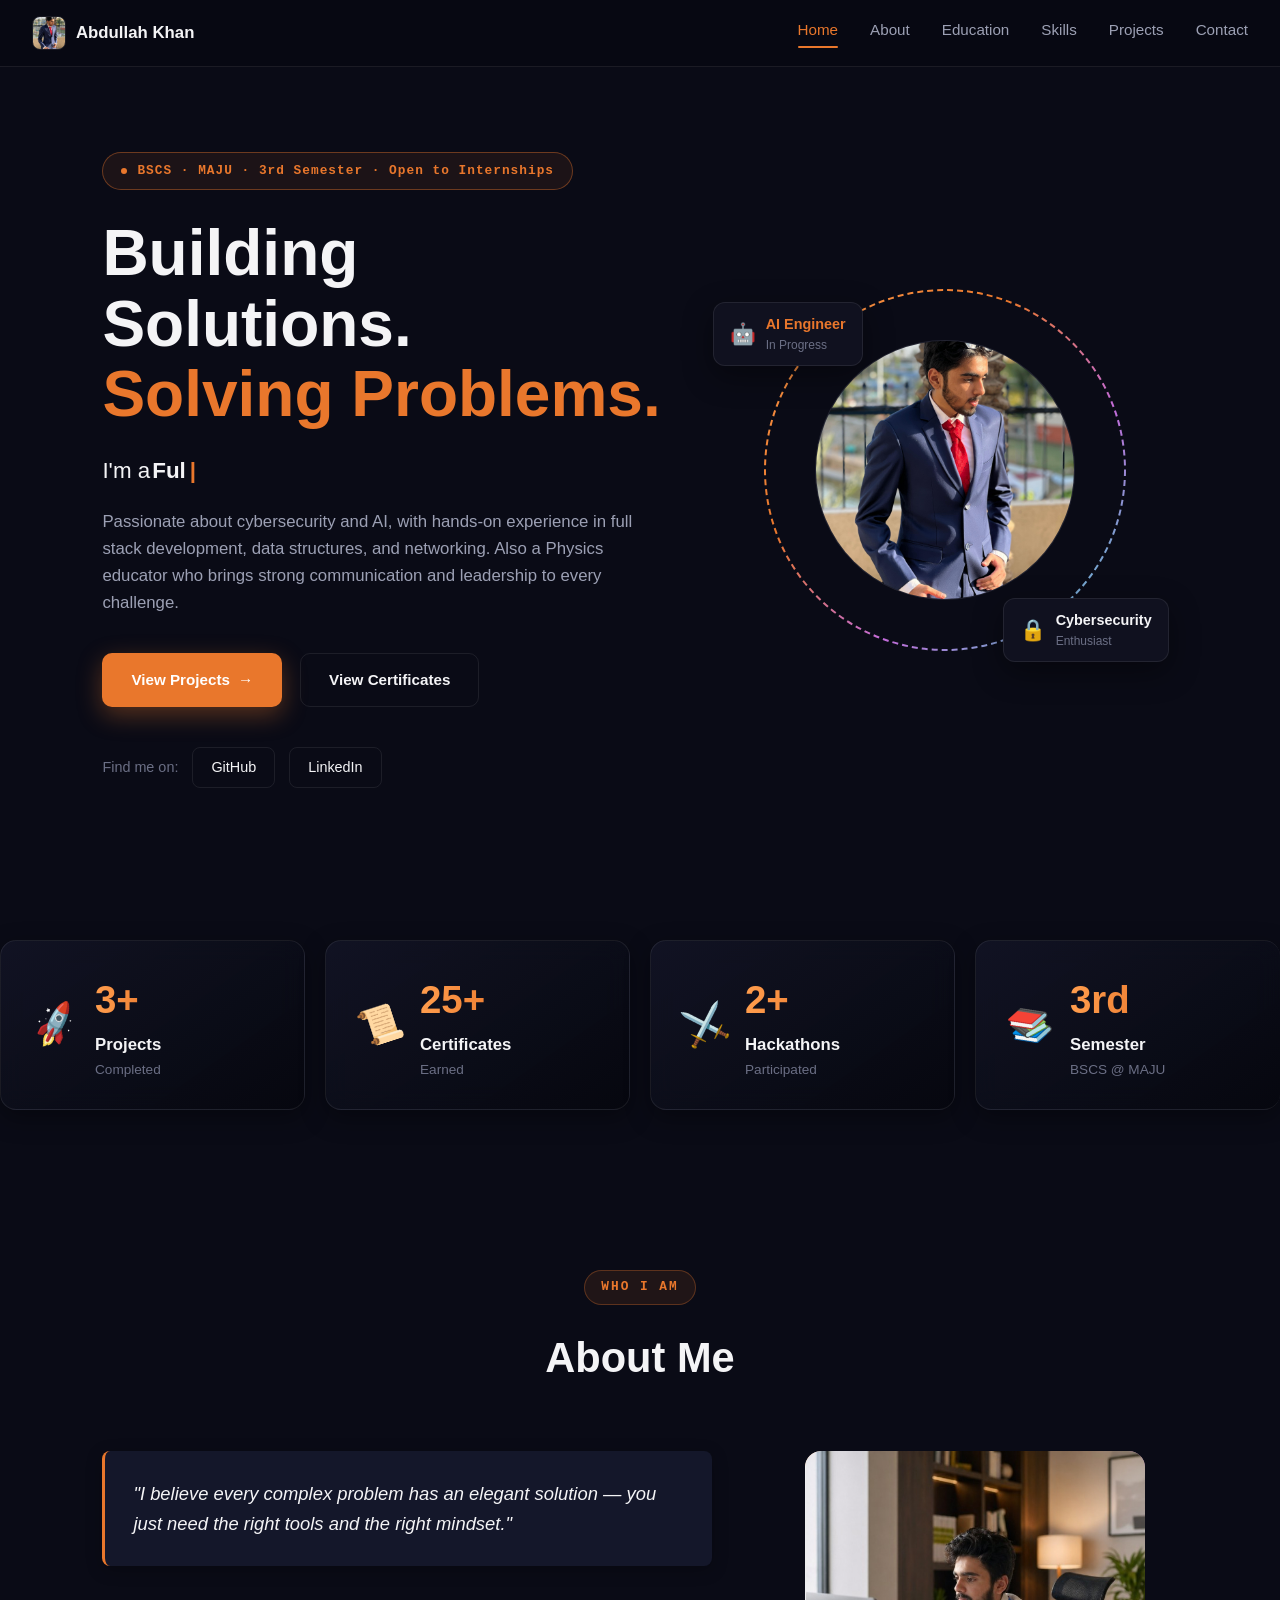
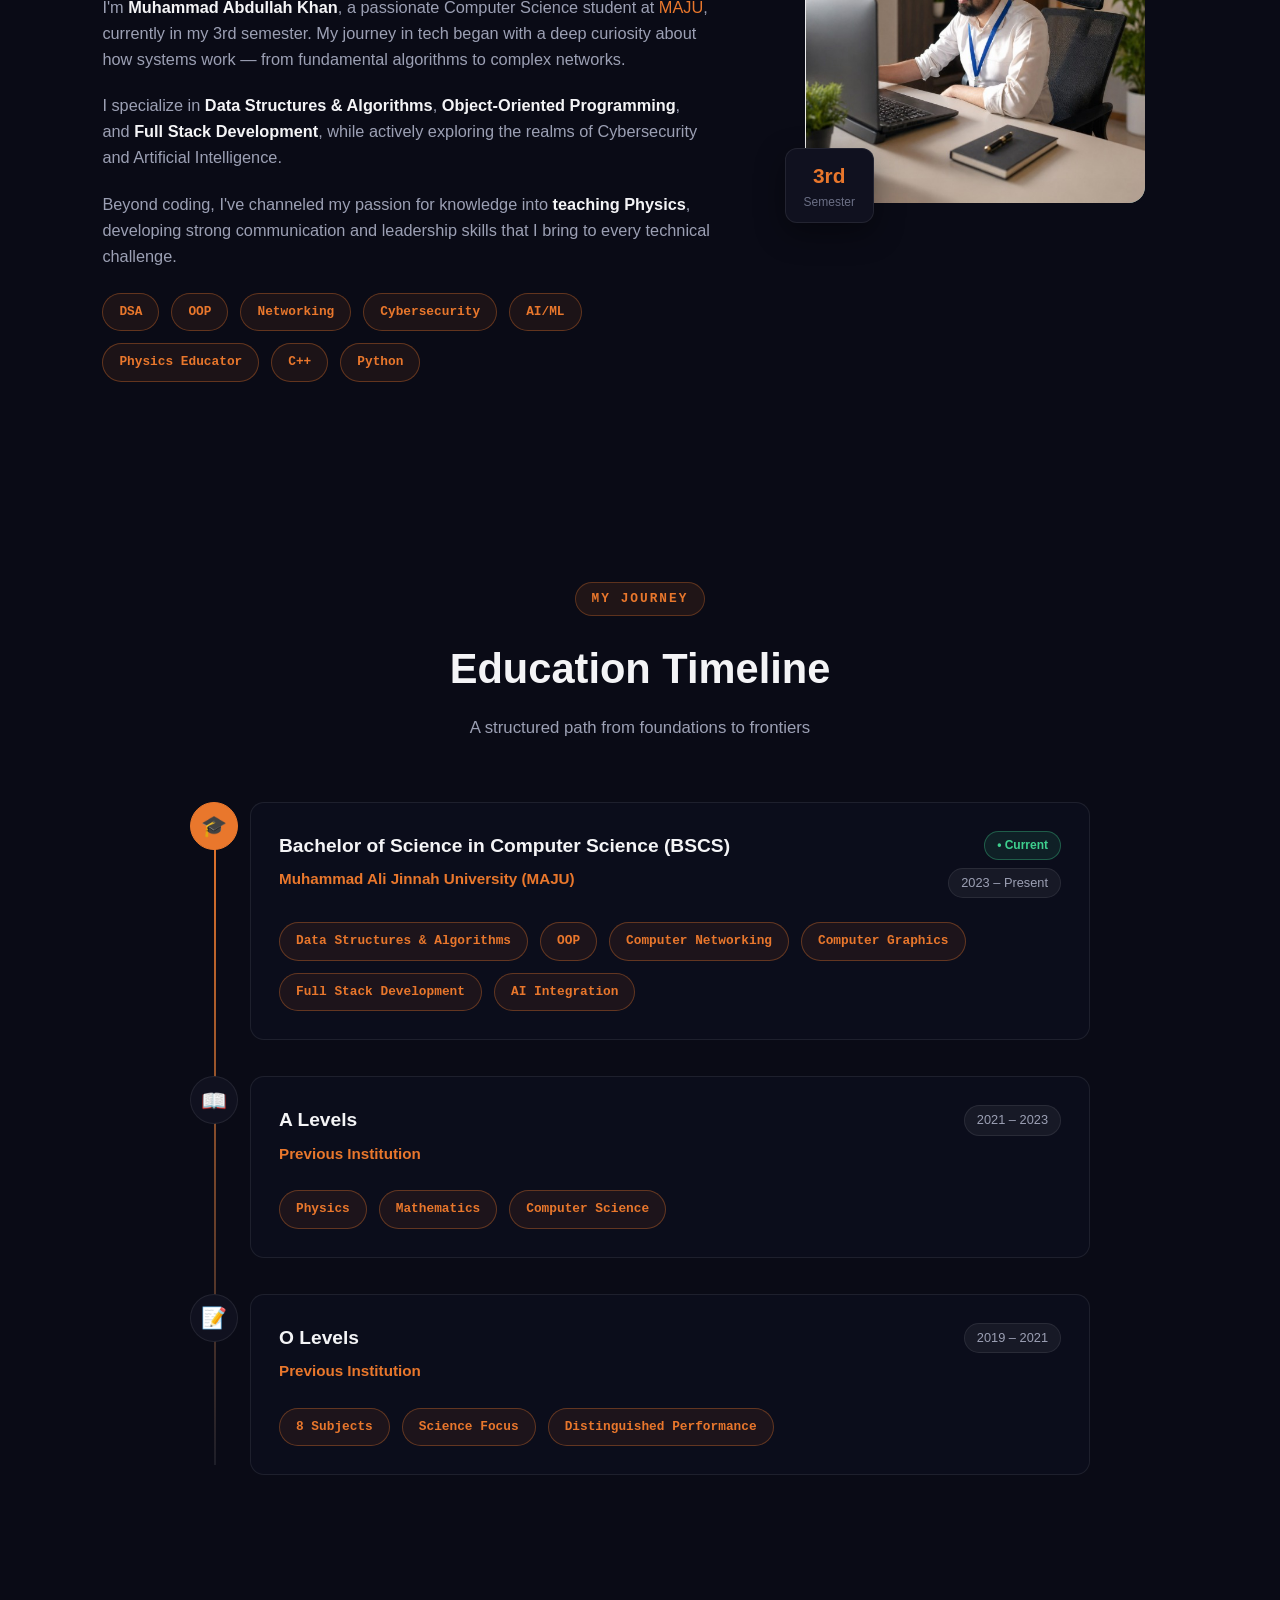
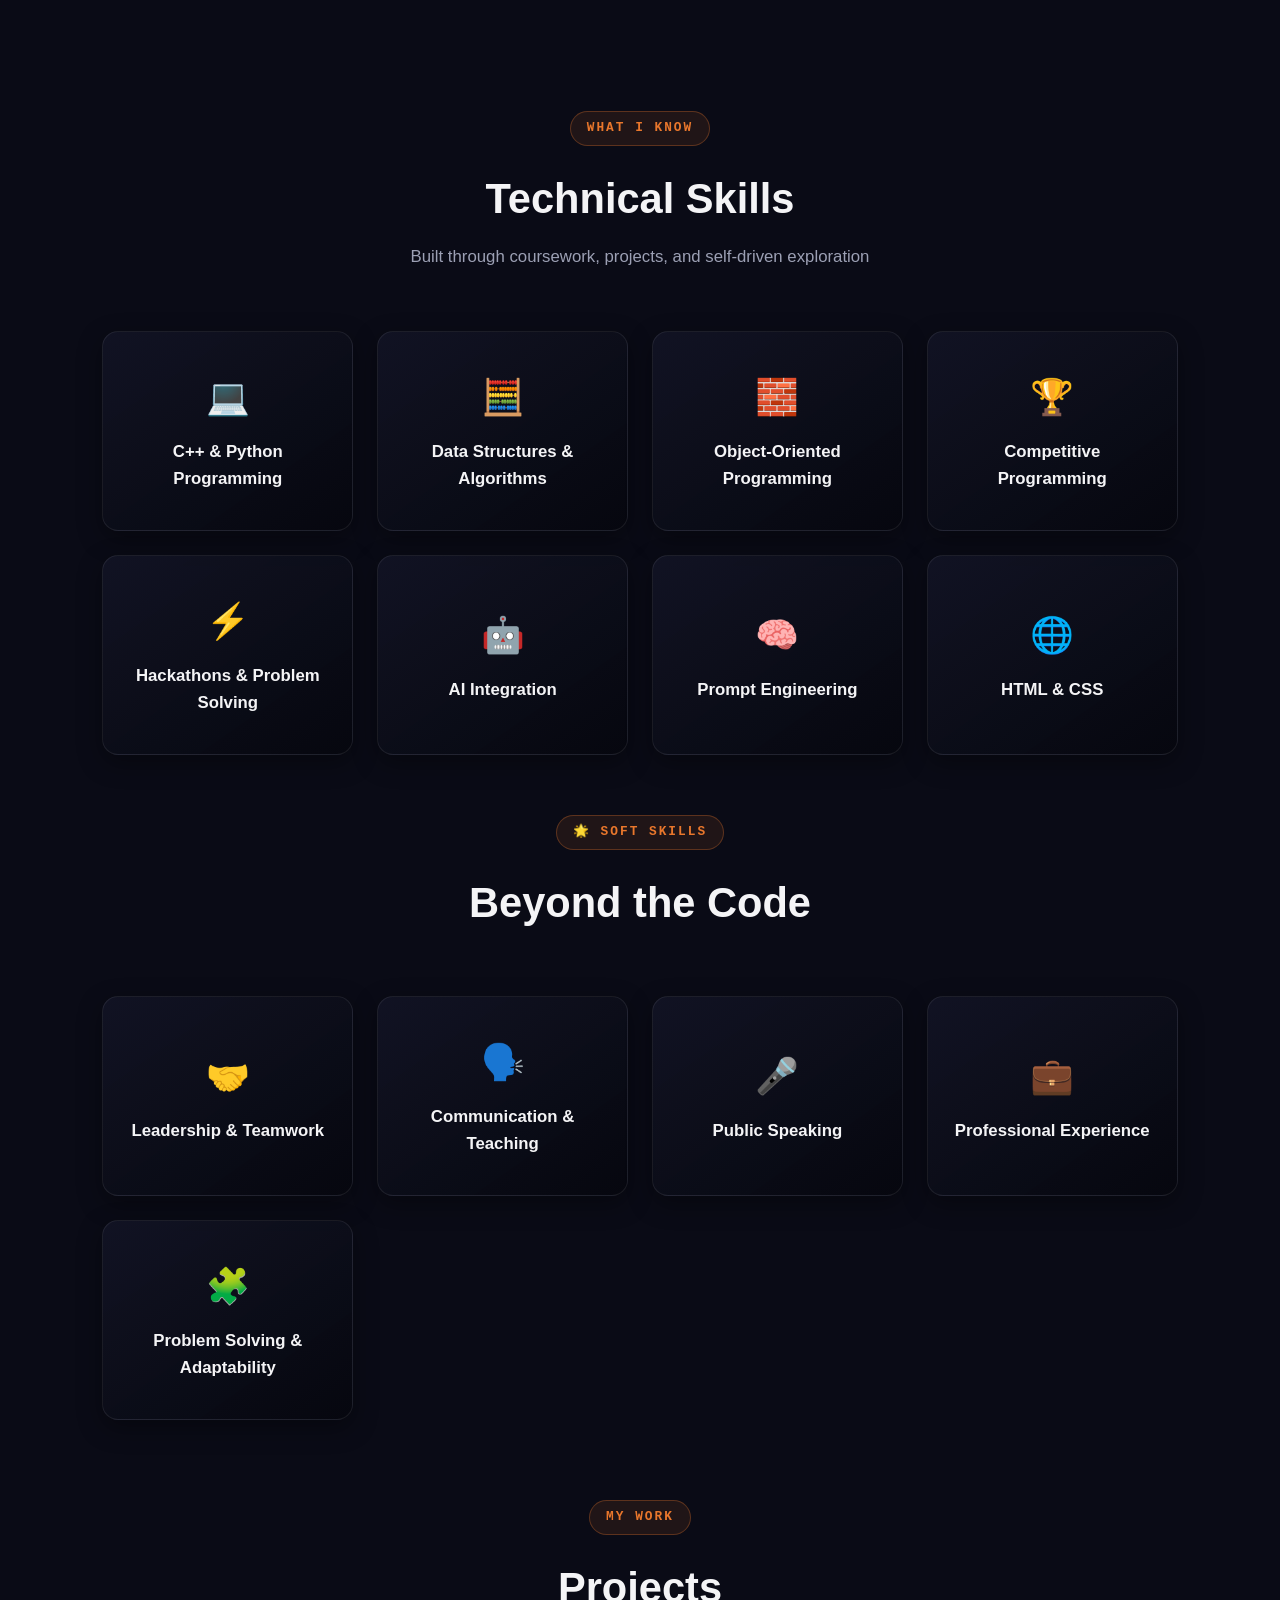
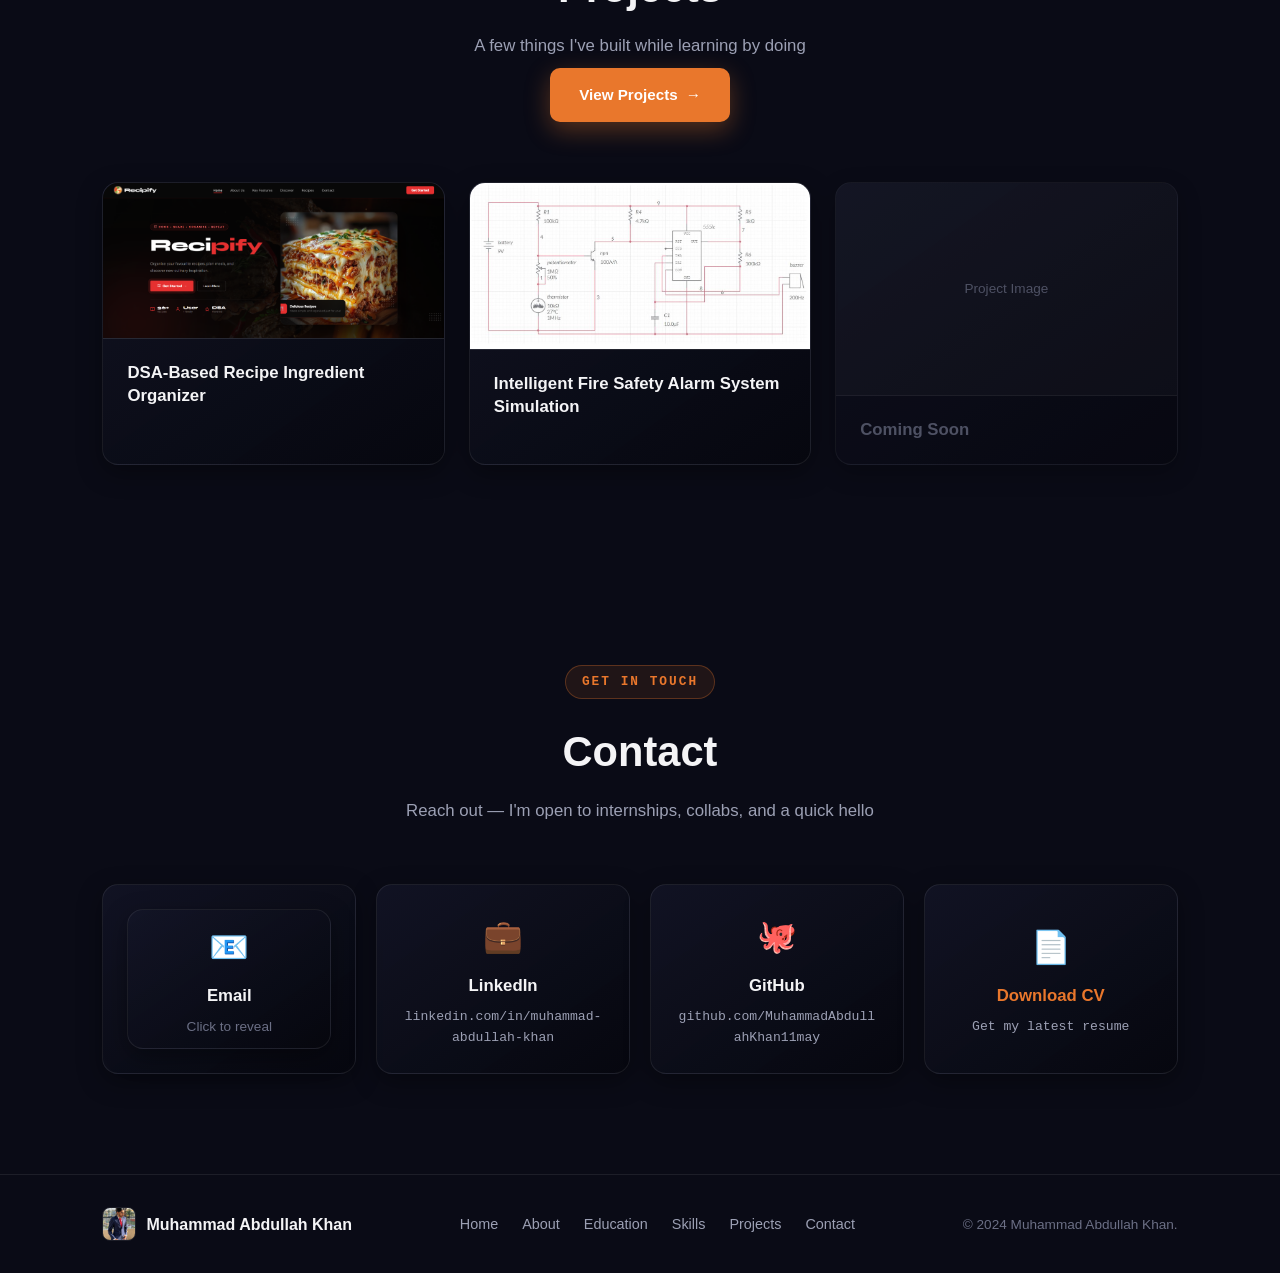
==== index.html @ 9cf2d6d4 "Rename homepage.html to index.html" ====
<!DOCTYPE html>
<html lang="en">
<head>
<meta charset="UTF-8">
<meta name="viewport" content="width=device-width, initial-scale=1.0">
<title>Abdullah Khan — Portfolio</title>
<link rel="stylesheet" href="homepage.css">
</head>
<body>

  <!-- NAVBAR (fixed / locked) -->
  <header class="navbar" id="navbar">
    <div class="nav-inner">
      <a href="#home" class="brand" data-target="home">
  <img src="profile.jpeg" alt="Abdullah Khan" class="brand-avatar">
  <span class="brand-name">Abdullah Khan</span>
</a>
      <nav class="nav-links">
        <a href="#home" class="nav-link active" data-target="home">Home</a>
        <a href="#about" class="nav-link" data-target="about">About</a>
        <a href="#education" class="nav-link" data-target="education">Education</a>
        <a href="#skills" class="nav-link" data-target="skills">Skills</a>
        <a href="projects.html" class="nav-link">Projects</a>
        <a href="#contact" class="nav-link" data-target="contact">Contact</a>
      </nav>
    </div>
  </header>

  <!-- HOME / HERO -->
  <section id="home" class="section hero">
    <div class="hero-grid">
      <div class="hero-copy">
        <div class="badge-pill">
          <span class="dot"></span>
          BSCS &middot; MAJU &middot; 3rd Semester &middot; Open to Internships
        </div>

        <h1 class="hero-title">
          Building Solutions.<br>
          <span class="accent">Solving Problems.</span>
        </h1>

        <p class="hero-subtitle">I'm a <strong><span id="typed-role"></span></strong><span class="typing-cursor">|</span></p>

        <p class="hero-desc">
          Passionate about cybersecurity and AI, with hands-on experience in
          full stack development, data structures, and networking. Also a
          Physics educator who brings strong communication and leadership
          to every challenge.
        </p>

        <div class="hero-actions">
         <a href="projects.html" class="btn btn-primary">View Projects <span class="arrow">&rarr;</span></a>
          <a href="certificates.html" class="btn btn-outline">View Certificates</a>
        </div>

        <div class="find-me">
  <span class="find-me-label">Find me on:</span>
  <a href="#contact" class="social-btn" data-target="contact">GitHub</a>
  <a href="#contact" class="social-btn" data-target="contact">LinkedIn</a>
</div>
      </div>

      <div class="hero-visual">
        <div class="ring-wrap">
          <svg class="ring-svg" viewBox="0 0 400 400">
            <defs>
              <linearGradient id="ringGradient" x1="0%" y1="0%" x2="100%" y2="100%">
                <stop offset="0%" stop-color="#ff9d4d"/>
                <stop offset="35%" stop-color="#e9772c"/>
                <stop offset="65%" stop-color="#c26bd9"/>
                <stop offset="100%" stop-color="#3fd0c9"/>
              </linearGradient>
            </defs>
            <circle cx="200" cy="200" r="180" fill="none" stroke="url(#ringGradient)" stroke-width="2" stroke-dasharray="6 4" />
          </svg>

          <div class="avatar-circle">
  <img src="profile.jpeg" alt="Abdullah Khan" class="avatar-photo">
</div>

          <div class="float-badge float-badge-ai">
            <span class="float-icon">🤖</span>
            <div>
              <div class="float-title">AI Engineer</div>
              <div class="float-sub">In Progress</div>
            </div>
          </div>

          <div class="float-badge float-badge-cyber">
            <span class="float-icon lock">🔒</span>
            <div>
              <div class="float-title">Cybersecurity</div>
              <div class="float-sub">Enthusiast</div>
            </div>
          </div>
        </div>
      </div>
    </div>

    
  </section>

  <!-- STATS STRIP -->
  <section id="stats" class="section stats">
    <div class="stats-grid">
      <div class="stat-card">
  <div class="stat-icon">🚀</div>
  <div class="stat-text">
    <div class="stat-number">3+</div>
    <div class="stat-label">Projects</div>
    <div class="stat-sub">Completed</div>
  </div>
</div>

      <div class="stat-card">
  <div class="stat-icon">📜</div>
  <div class="stat-text">
    <div class="stat-number">25+</div>
    <div class="stat-label">Certificates</div>
    <div class="stat-sub">Earned</div>
  </div>
</div>
<div class="stat-card">
  <div class="stat-icon">⚔️</div>
  <div class="stat-text">
    <div class="stat-number">2+</div>
    <div class="stat-label">Hackathons</div>
    <div class="stat-sub">Participated</div>
  </div>
</div>
<div class="stat-card">
  <div class="stat-icon">📚</div>
  <div class="stat-text">
    <div class="stat-number">3rd</div>
    <div class="stat-label">Semester</div>
    <div class="stat-sub">BSCS @ MAJU</div>
  </div>
</div>
      
  </section>

  <!-- ABOUT -->
  <section id="about" class="section about">
    <div class="section-heading">
      <div class="eyebrow">WHO I AM</div>
      <h2>About Me</h2>
    </div>

    <div class="about-grid">
      <div class="about-copy">
        <blockquote class="about-quote">
          "I believe every complex problem has an elegant solution — you just need the right tools and the right mindset."
        </blockquote>

        <p>
          I'm <strong>Muhammad Abdullah Khan</strong>, a passionate Computer
          Science student at <span class="accent">MAJU</span>, currently in
          my 3rd semester. My journey in tech began with a deep curiosity
          about how systems work — from fundamental algorithms to complex
          networks.
        </p>

        <p>
          I specialize in <strong>Data Structures &amp; Algorithms</strong>,
          <strong>Object-Oriented Programming</strong>, and
          <strong>Full Stack Development</strong>, while actively exploring
          the realms of Cybersecurity and Artificial Intelligence.
        </p>

        <p>
          Beyond coding, I've channeled my passion for knowledge into
          <strong>teaching Physics</strong>, developing strong communication
          and leadership skills that I bring to every technical challenge.
        </p>

        <div class="tag-row">
          <span class="tag">DSA</span>
          <span class="tag">OOP</span>
          <span class="tag">Networking</span>
          <span class="tag">Cybersecurity</span>
          <span class="tag">AI/ML</span>
          <span class="tag">Physics Educator</span>
          <span class="tag">C++</span>
          <span class="tag">Python</span>
        </div>
      </div>

      <div class="about-visual">
        <div class="frame-box">
  <div class="frame-photo-wrap">
    <img src="about_me.jpeg" alt="Abdullah Khan" class="frame-photo">
  </div>
  <div class="corner-badge semester-badge">
    <div class="float-title">3rd</div>
    <div class="float-sub">Semester</div>
  </div>
</div>
      </div>
    </div>
  </section>

  <!-- EDUCATION -->
  <section id="education" class="section education">
    <div class="section-heading">
      <div class="eyebrow">MY JOURNEY</div>
      <h2>Education Timeline</h2>
      <p class="section-subtitle">A structured path from foundations to frontiers</p>
    </div>

    <div class="timeline">
      <div class="timeline-line"></div>

      <div class="timeline-item">
        <div class="timeline-icon current">🎓</div>
        <div class="timeline-card">
          <div class="card-top">
            <div>
              <h3>Bachelor of Science in Computer Science (BSCS)</h3>
              <div class="card-institution">Muhammad Ali Jinnah University (MAJU)</div>
            </div>
            <div class="card-badges">
              <span class="status-badge current">&bull; Current</span>
              <span class="date-badge">2023 &ndash; Present</span>
            </div>
          </div>
          <div class="tag-row">
            <span class="tag">Data Structures &amp; Algorithms</span>
            <span class="tag">OOP</span>
            <span class="tag">Computer Networking</span>
            <span class="tag">Computer Graphics</span>
            <span class="tag">Full Stack Development</span>
            <span class="tag">AI Integration</span>
          </div>
        </div>
      </div>

      <div class="timeline-item">
        <div class="timeline-icon">📖</div>
        <div class="timeline-card">
          <div class="card-top">
            <div>
              <h3>A Levels</h3>
              <div class="card-institution">Previous Institution</div>
            </div>
            <div class="card-badges">
              <span class="date-badge">2021 &ndash; 2023</span>
            </div>
          </div>
          <div class="tag-row">
            <span class="tag">Physics</span>
            <span class="tag">Mathematics</span>
            <span class="tag">Computer Science</span>
          </div>
        </div>
      </div>

      <div class="timeline-item">
        <div class="timeline-icon">📝</div>
        <div class="timeline-card">
          <div class="card-top">
            <div>
              <h3>O Levels</h3>
              <div class="card-institution">Previous Institution</div>
            </div>
            <div class="card-badges">
              <span class="date-badge">2019 &ndash; 2021</span>
            </div>
          </div>
          <div class="tag-row">
            <span class="tag">8 Subjects</span>
            <span class="tag">Science Focus</span>
            <span class="tag">Distinguished Performance</span>
          </div>
        </div>
      </div>
    </div>
  </section>

  <!-- SKILLS (placeholder section so the nav link has a target) -->
  <!-- SKILLS -->
<section id="skills" class="section skills">
  <div class="section-heading">
    <div class="eyebrow">WHAT I KNOW</div>
    <h2>Technical Skills</h2>
    <p class="section-subtitle">Built through coursework, projects, and self-driven exploration</p>
  </div>

  <div class="skills-grid">
    <div class="skill-card" tabindex="0">
      <div class="skill-card-inner">
        <div class="skill-card-front">
          <div class="skill-icon">💻</div>
          <h3>C++ &amp; Python Programming</h3>
        </div>
        <div class="skill-card-back">
          <p>Proficient in both C++ and Python, with hands-on experience building logic-driven applications and solving computational problems. I use C++ for performance-critical tasks and Python for rapid development, automation, and AI-related implementations.</p>
        </div>
      </div>
    </div>

    <div class="skill-card" tabindex="0">
      <div class="skill-card-inner">
        <div class="skill-card-front">
          <div class="skill-icon">🧮</div>
          <h3>Data Structures &amp; Algorithms</h3>
        </div>
        <div class="skill-card-back">
          <p>Strong understanding of core data structures including arrays, linked lists, stacks, queues, trees, and hash maps. Skilled in applying these concepts to write efficient, optimized solutions and continuously improving problem-solving ability through practice.</p>
        </div>
      </div>
    </div>

    <div class="skill-card" tabindex="0">
      <div class="skill-card-inner">
        <div class="skill-card-front">
          <div class="skill-icon">🧱</div>
          <h3>Object-Oriented Programming</h3>
        </div>
        <div class="skill-card-back">
          <p>Experienced in applying OOP principles such as encapsulation, inheritance, polymorphism, and abstraction to design clean, modular, and maintainable systems across multiple projects.</p>
        </div>
      </div>
    </div>

    <div class="skill-card" tabindex="0">
      <div class="skill-card-inner">
        <div class="skill-card-front">
          <div class="skill-icon">🏆</div>
          <h3>Competitive Programming</h3>
        </div>
        <div class="skill-card-back">
          <p>Actively practice competitive programming to enhance logical thinking, time complexity analysis, and problem-solving under constraints, focusing on writing efficient and optimized code.</p>
        </div>
      </div>
    </div>

    <div class="skill-card" tabindex="0">
      <div class="skill-card-inner">
        <div class="skill-card-front">
          <div class="skill-icon">⚡</div>
          <h3>Hackathons &amp; Problem Solving</h3>
        </div>
        <div class="skill-card-back">
          <p>Participated in fast-paced hackathons, developing solutions under strict deadlines while collaborating with teams, brainstorming ideas, and delivering functional prototypes.</p>
        </div>
      </div>
    </div>

    <div class="skill-card" tabindex="0">
      <div class="skill-card-inner">
        <div class="skill-card-front">
          <div class="skill-icon">🤖</div>
          <h3>AI Integration</h3>
        </div>
        <div class="skill-card-back">
          <p>Exploring practical implementation of AI by integrating APIs and intelligent systems into applications to automate workflows and enhance user experiences.</p>
        </div>
      </div>
    </div>

    <div class="skill-card" tabindex="0">
      <div class="skill-card-inner">
        <div class="skill-card-front">
          <div class="skill-icon">🧠</div>
          <h3>Prompt Engineering</h3>
        </div>
        <div class="skill-card-back">
          <p>Skilled in crafting precise prompts to effectively utilize AI tools for coding, debugging, and problem-solving, improving productivity while maintaining strong control over logic and architecture.</p>
        </div>
      </div>
    </div>

    <div class="skill-card" tabindex="0">
      <div class="skill-card-inner">
        <div class="skill-card-front">
          <div class="skill-icon">🌐</div>
          <h3>HTML &amp; CSS</h3>
        </div>
        <div class="skill-card-back">
          <p>Capable of building responsive and visually structured web interfaces using HTML and CSS, including layouts, animations, and interactive components.</p>
        </div>
      </div>
    </div>
  </div>

  <div class="section-heading soft-skills-heading">
    <div class="eyebrow">🌟 SOFT SKILLS</div>
    <h2>Beyond the Code</h2>
  </div>

  <div class="skills-grid">
    <div class="skill-card" tabindex="0">
      <div class="skill-card-inner">
        <div class="skill-card-front">
          <div class="skill-icon">🤝</div>
          <h3>Leadership &amp; Teamwork</h3>
        </div>
        <div class="skill-card-back">
          <p>Experienced in leading teams and managing group activities, ensuring effective collaboration, resolving conflicts, and maintaining a productive and supportive environment.</p>
        </div>
      </div>
    </div>

    <div class="skill-card" tabindex="0">
      <div class="skill-card-inner">
        <div class="skill-card-front">
          <div class="skill-icon">🗣️</div>
          <h3>Communication &amp; Teaching</h3>
        </div>
        <div class="skill-card-back">
          <p>Strong communication skills developed through teaching, simplifying complex concepts, and engaging audiences through structured explanations and interactive learning.</p>
        </div>
      </div>
    </div>

    <div class="skill-card" tabindex="0">
      <div class="skill-card-inner">
        <div class="skill-card-front">
          <div class="skill-icon">🎤</div>
          <h3>Public Speaking</h3>
        </div>
        <div class="skill-card-back">
          <p>Confident speaker with experience addressing large audiences, conducting sessions, and adapting communication style based on the audience.</p>
        </div>
      </div>
    </div>

    <div class="skill-card" tabindex="0">
      <div class="skill-card-inner">
        <div class="skill-card-front">
          <div class="skill-icon">💼</div>
          <h3>Professional Experience</h3>
        </div>
        <div class="skill-card-back">
          <p>Exposure to real-world environments through internships, developing discipline, responsibility, and the ability to work under pressure.</p>
        </div>
      </div>
    </div>

    <div class="skill-card" tabindex="0">
      <div class="skill-card-inner">
        <div class="skill-card-front">
          <div class="skill-icon">🧩</div>
          <h3>Problem Solving &amp; Adaptability</h3>
        </div>
        <div class="skill-card-back">
          <p>Ability to approach challenges with structured thinking, adapt to changing situations, and make effective decisions while maintaining focus and consistency.</p>
        </div>
      </div>
    </div>
  </div>
</section>

  <!-- PROJECTS (placeholder section so the nav link has a target) -->
  <!-- PROJECTS -->
<section id="projects" class="section projects">
  <div class="section-heading">
    <div class="eyebrow">MY WORK</div>
    <h2>Projects</h2>
    <p class="section-subtitle">A few things I've built while learning by doing</p>
    <a href="#projects-grid" class="btn btn-primary scroll-btn projects-cta" data-target="projects-grid">
      View Projects <span class="arrow">&rarr;</span>
    </a>
  </div>

  <div class="projects-grid" id="projects-grid">

    <div class="project-card">
  <div class="project-image-placeholder project-image-recipify">
    <img src="recipify.png" alt="Recipify project screenshot" class="project-photo">
  </div>
  <div class="project-card-body">
    <h3>DSA-Based Recipe Ingredient Organizer</h3>
  </div>
</div>

<div class="project-card">
  <div class="project-image-placeholder project-image-simulation">
    <img src="simulation.jpg" alt="Fire safety alarm circuit simulation" class="project-photo">
  </div>
  <div class="project-card-body">
    <h3>Intelligent Fire Safety Alarm System Simulation</h3>
  </div>
</div>

<div class="project-card project-card-soon">
  <div class="project-image-placeholder">
    <span>Project Image</span>
  </div>
  <div class="project-card-body">
    <h3>Coming Soon</h3>
  </div>
</div>

  </div>
</section>

  <!-- CONTACT (placeholder section so the nav link has a target) -->
  <!-- CONTACT -->
<section id="contact" class="section contact">
  <div class="section-heading">
    <div class="eyebrow">GET IN TOUCH</div>
    <h2>Contact</h2>
    <p class="section-subtitle">Reach out — I'm open to internships, collabs, and a quick hello</p>
  </div>

  <div class="contact-grid">

    <!-- EMAIL: flips to reveal address -->
    <div class="contact-card flip-card" id="email-card" tabindex="0">
      <div class="contact-card-inner">
        <div class="contact-card-front">
          <div class="contact-icon">📧</div>
          <h3>Email</h3>
          <p class="contact-hint">Click to reveal</p>
        </div>
        <div class="contact-card-back">
          <div class="contact-icon">📧</div>
          <h3>Email</h3>
          <a href="mailto:abdullahkhan11may@gmail.com" class="contact-value">abdullahkhan11may@gmail.com</a>
        </div>
      </div>
    </div>

    <!-- LINKEDIN: direct link -->
    <a href="https://www.linkedin.com/in/muhammad-abdullah-khan-34b156402" target="_blank" rel="noopener noreferrer" class="contact-card contact-link-card">
      <div class="contact-icon">💼</div>
      <h3>LinkedIn</h3>
      <p class="contact-value">linkedin.com/in/muhammad-abdullah-khan</p>
    </a>

    <!-- GITHUB: direct link -->
    <a href="https://github.com/MuhammadAbdullahKhan11may" target="_blank" rel="noopener noreferrer" class="contact-card contact-link-card">
      <div class="contact-icon">🐙</div>
      <h3>GitHub</h3>
      <p class="contact-value">github.com/MuhammadAbdullahKhan11may</p>
    </a>

    <!-- CV: acts as a plain button, no flip, link added later -->
    <a href="CV.png" download rel="noopener noreferrer" class="contact-card contact-link-card contact-cv-card">
      <div class="contact-icon">📄</div>
      <h3 class="accent">Download CV</h3>
      <p class="contact-value">Get my latest resume</p>
    </a>

  </div>
</section>

 <!-- FOOTER -->
<footer class="site-footer">
  <div class="footer-inner">
    <a href="#home" class="footer-brand" data-target="home">
  <img src="profile.jpeg" alt="Muhammad Abdullah Khan" class="brand-avatar">
  <span class="brand-name">Muhammad Abdullah Khan</span>
</a>

    <nav class="footer-links">
      <a href="#home" data-target="home">Home</a>
      <a href="#about" data-target="about">About</a>
      <a href="#education" data-target="education">Education</a>
      <a href="#skills" data-target="skills">Skills</a>
      <a href="projects.html">Projects</a>
      <a href="#contact" data-target="contact">Contact</a>
    </nav>

    <div class="footer-copy">&copy; 2024 Muhammad Abdullah Khan. </div>
  </div>
</footer>
  
  

  <script src="script.js"></script>
</body>
</html>
---- homepage.css ----
/* ============ RESET & BASE ============ */
* { margin: 0; padding: 0; box-sizing: border-box; }

:root {
  --bg-color: #0a0b16;
  --bg-panel: rgba(13, 15, 30, 0.75);
  --bg-panel-solid: #10111f;
  --accent: #e9772c;
  --accent-light: #ff9d4d;
  --text-main: #f4f4f6;
  --text-muted: #9ca0b4;
  --text-faint: #6b6f85;
  --border-color: rgba(255, 255, 255, 0.08);
  --green: #3ecf8e;
}

html { scroll-behavior: smooth; }

body {
  background: var(--bg-color);
  color: var(--text-main);
  font-family: 'Segoe UI', Roboto, Helvetica, Arial, sans-serif;
  line-height: 1.6;
  overflow-x: hidden;
}

a { text-decoration: none; color: inherit; }
ul { list-style: none; }

.section {
  width: 100%;
  padding: 100px 8vw;
  position: relative;
}

/* ============ TIGHTEN GAP BETWEEN SKILLS AND PROJECTS ============ */
#skills {
  padding-bottom: 40px;
}

#projects {
  padding-top: 40px;
}

.skills-grid:last-of-type {
  margin-bottom: 0;
}

.section-heading {
  text-align: center;
  max-width: 700px;
  margin: 0 auto 60px auto;
}

.eyebrow {
  display: inline-block;
  color: var(--accent);
  font-family: 'Courier New', monospace;
  font-weight: 700;
  font-size: 0.8rem;
  letter-spacing: 2px;
  background: rgba(233, 119, 44, 0.1);
  border: 1px solid rgba(233, 119, 44, 0.3);
  padding: 6px 16px;
  border-radius: 20px;
  margin-bottom: 20px;
}

.section-heading h2 {
  font-size: 2.6rem;
  font-weight: 800;
}

.section-subtitle {
  color: var(--text-muted);
  margin-top: 12px;
  font-size: 1.05rem;
}

.accent { color: var(--accent); }

/* ============ NAVBAR (locked / fixed) ============ */
.navbar {
  position: fixed;
  top: 0;
  left: 0;
  right: 0;
  z-index: 1000;
  background: rgba(8, 9, 18, 0.85);
  backdrop-filter: blur(10px);
  border-bottom: 1px solid var(--border-color);
}

.nav-inner {
  max-width: 1300px;
  margin: 0 auto;
  padding: 16px 32px;
  display: flex;
  align-items: center;
  justify-content: space-between;
}

.brand {
  display: flex;
  align-items: center;
  gap: 10px;
  font-weight: 700;
  font-size: 1.05rem;
}

.brand-mark {
  background: var(--accent);
  color: #fff;
  font-weight: 800;
  font-size: 0.75rem;
  padding: 8px 10px;
  border-radius: 8px;
  letter-spacing: 0.5px;
}

.brand-avatar {
  width: 34px;
  height: 34px;
  border-radius: 8px;
  object-fit: cover;
  border: 1px solid var(--border-color);
  flex-shrink: 0;
}

.nav-links {
  display: flex;
  gap: 32px;
}

.nav-link {
  color: var(--text-muted);
  font-size: 0.95rem;
  font-weight: 500;
  position: relative;
  padding-bottom: 6px;
  transition: color 0.2s ease;
}

.nav-link:hover,
.nav-link.active {
  color: var(--accent);
}

.nav-link.active::after {
  content: "";
  position: absolute;
  left: 0;
  bottom: 0;
  width: 100%;
  height: 2px;
  background: var(--accent);
  border-radius: 2px;
}

/* ============ BUTTONS ============ */
.btn {
  display: inline-flex;
  align-items: center;
  gap: 8px;
  padding: 14px 28px;
  border-radius: 10px;
  font-weight: 600;
  font-size: 0.95rem;
  cursor: pointer;
  transition: transform 0.15s ease, box-shadow 0.15s ease, background 0.15s ease;
  border: 1px solid transparent;
}

.btn-primary {
  background: var(--accent);
  color: #fff;
  box-shadow: 0 8px 24px rgba(233, 119, 44, 0.35);
}

.btn-primary:hover { transform: translateY(-2px); }

.btn-outline {
  background: transparent;
  border: 1px solid var(--border-color);
  color: var(--text-main);
}

.btn-outline:hover {
  border-color: var(--accent);
  color: var(--accent);
  transform: translateY(-2px);
}

.arrow { transition: transform 0.2s ease; }
.btn-primary:hover .arrow { transform: translateX(4px); }

/* ============ HERO ============ */
.hero {
  min-height: 100vh;
  padding-top: 140px;
  display: flex;
  flex-direction: column;
  justify-content: center;
}

.avatar-photo {
  width: 100%;
  height: 100%;
  border-radius: 50%;
  object-fit: cover;
}

.hero-grid {
  max-width: 1300px;
  margin: 0 auto;
  width: 100%;
  display: grid;
  grid-template-columns: 1.1fr 0.9fr;
  gap: 40px;
  align-items: center;
}

.badge-pill {
  display: inline-flex;
  align-items: center;
  gap: 10px;
  border: 1px solid rgba(233, 119, 44, 0.4);
  background: rgba(233, 119, 44, 0.08);
  color: var(--accent);
  font-family: 'Courier New', monospace;
  font-weight: 700;
  font-size: 0.8rem;
  letter-spacing: 1px;
  padding: 8px 18px;
  border-radius: 30px;
  margin-bottom: 28px;
}

.dot {
  width: 6px;
  height: 6px;
  border-radius: 50%;
  background: var(--accent);
}

.hero-title {
  font-size: 4rem;
  font-weight: 800;
  line-height: 1.1;
  margin-bottom: 24px;
}

.hero-subtitle {
  font-size: 1.4rem;
  margin-bottom: 20px;
  color: var(--text-main);
  display: flex;
  align-items: center;
  flex-wrap: wrap;
  gap: 2px;
}

.hero-subtitle strong { color: var(--text-main); }

.typing-cursor {
  color: var(--accent);
  font-weight: 700;
  margin-left: 2px;
  animation: blink 0.9s steps(1) infinite;
}

@keyframes blink {
  0%, 50% { opacity: 1; }
  50.01%, 100% { opacity: 0; }
}

.hero-desc {
  color: var(--text-muted);
  max-width: 560px;
  font-size: 1.05rem;
  margin-bottom: 36px;
}

.hero-actions {
  display: flex;
  gap: 18px;
  margin-bottom: 40px;
}

.find-me {
  display: flex;
  align-items: center;
  gap: 14px;
}

.find-me-label {
  color: var(--text-faint);
  font-size: 0.9rem;
}

.social-btn {
  border: 1px solid var(--border-color);
  padding: 8px 18px;
  border-radius: 8px;
  font-size: 0.9rem;
  color: var(--text-main);
  transition: border-color 0.2s ease, color 0.2s ease;
}

.social-btn:hover {
  border-color: var(--accent);
  color: var(--accent);
}

/* Hero visual (rings + avatar + floating badges) */
.hero-visual {
  display: flex;
  justify-content: center;
  align-items: center;
}

.ring-wrap {
  position: relative;
  width: 400px;
  height: 400px;
  max-width: 100%;
}

.ring-svg {
  position: absolute;
  inset: 0;
  width: 100%;
  height: 100%;
  animation: spin 30s linear infinite;
}

@keyframes spin {
  from { transform: rotate(0deg); }
  to { transform: rotate(360deg); }
}

.avatar-circle {
  position: absolute;
  top: 50%;
  left: 50%;
  transform: translate(-50%, -50%);
  width: 260px;
  height: 260px;
  border-radius: 50%;
  background: var(--bg-panel-solid);
  border: 1px solid var(--border-color);
  display: flex;
  align-items: center;
  justify-content: center;
}

.avatar-placeholder {
  display: flex;
  flex-direction: column;
  align-items: center;
  gap: 10px;
  color: var(--text-faint);
  font-size: 0.85rem;
}

.float-badge {
  position: absolute;
  display: flex;
  align-items: center;
  gap: 10px;
  background: var(--bg-panel-solid);
  border: 1px solid var(--border-color);
  border-radius: 12px;
  padding: 10px 16px;
  box-shadow: 0 10px 30px rgba(0,0,0,0.4);
}

.float-badge-ai {
  top: 8%;
  left: -8%;
}

.float-badge-cyber {
  bottom: 2%;
  right: -6%;
}

.float-icon { font-size: 1.3rem; }

.float-title {
  font-weight: 700;
  font-size: 0.9rem;
  color: var(--accent);
}

.float-badge-cyber .float-title { color: var(--text-main); }

.float-sub {
  font-size: 0.75rem;
  color: var(--text-faint);
}

.scroll-indicator {
  position: absolute;
  bottom: 30px;
  left: 50%;
  transform: translateX(-50%);
  display: flex;
  flex-direction: column;
  align-items: center;
  gap: 10px;
  color: var(--text-faint);
  font-size: 0.75rem;
  letter-spacing: 3px;
}

.scroll-line {
  width: 1px;
  height: 50px;
  background: linear-gradient(var(--accent), transparent);
}

/* ============ STATS ============ */
.stats {
  padding: 40px 0 60px 0;
}

.stats-grid {
  display: grid;
  grid-template-columns: repeat(4, 1fr);
  max-width: 100%;
  margin: 0;
  gap: 20px;
  background: transparent;
}

/* ============ STAT CARD (glass + gradient border) ============ */
.stat-card {
  position: relative;
  padding: 28px 32px;
  text-align: left;
  display: flex;
  align-items: center;
  gap: 18px;
  border-radius: 16px;
  background: linear-gradient(145deg, rgba(20, 22, 40, 0.75), rgba(6, 7, 14, 0.85));
  backdrop-filter: blur(12px);
  -webkit-backdrop-filter: blur(12px);
  border: 1px solid var(--border-color);
  box-shadow: 0 8px 24px rgba(0, 0, 0, 0.35);
  overflow: hidden;
  transition: transform 0.3s ease, box-shadow 0.3s ease;
}

/* gradient border glow on hover, via pseudo-element */
.stat-card::before {
  content: "";
  position: absolute;
  inset: 0;
  padding: 1px;
  border-radius: 16px;
  background: linear-gradient(135deg, var(--accent-light), var(--accent), #3fd0c9);
  -webkit-mask: linear-gradient(#fff 0 0) content-box, linear-gradient(#fff 0 0);
  -webkit-mask-composite: xor;
  mask: linear-gradient(#fff 0 0) content-box, linear-gradient(#fff 0 0);
  mask-composite: exclude;
  opacity: 0;
  transition: opacity 0.3s ease;
  pointer-events: none;
}

.stat-card:hover {
  transform: scale(1.03);
  box-shadow: 0 12px 34px rgba(233, 119, 44, 0.25);
}

.stat-card:hover::before {
  opacity: 1;
}



.stat-card:last-child { border-right: none; }

.stat-icon {
  font-size: 2.2rem;
  flex-shrink: 0;
  display: inline-block;
  transform: rotate(-18deg);
  transition: transform 0.3s ease;
}

.stat-card:hover .stat-icon {
  transform: rotate(-8deg) scale(1.12);
}

.stat-number {
  font-size: 2.4rem;
  font-weight: 800;
  background: linear-gradient(90deg, var(--accent-light), var(--accent));
  -webkit-background-clip: text;
  background-clip: text;
  color: transparent;
}

.stat-label {
  font-weight: 700;
  font-size: 1.05rem;
  color: var(--text-main);
  margin-top: 2px;
}

.stat-sub {
  color: var(--text-faint);
  font-size: 0.85rem;
}

/* ============ ABOUT ============ */
.about-grid {
  max-width: 1300px;
  margin: 0 auto;
  display: grid;
  grid-template-columns: 1.2fr 0.8fr;
  gap: 60px;
  align-items: start;
}

.about-quote {
  border-left: 3px solid var(--accent);
  background: #14172a;
  padding: 28px;
  border-radius: 8px;
  font-style: italic;
  font-size: 1.15rem;
  color: var(--text-main);
  margin-bottom: 28px;
  box-shadow: 0 4px 16px rgba(0, 0, 0, 0.25);
}

.about-copy p {
  color: var(--text-muted);
  margin-bottom: 20px;
  font-size: 1.02rem;
}

.about-copy strong { color: var(--text-main); }

.tag-row {
  display: flex;
  flex-wrap: wrap;
  gap: 12px;
  margin-top: 24px;
}

.tag {
  border: 1px solid rgba(233, 119, 44, 0.35);
  background: rgba(233, 119, 44, 0.08);
  color: var(--accent);
  font-family: 'Courier New', monospace;
  font-size: 0.8rem;
  font-weight: 700;
  padding: 8px 16px;
  border-radius: 20px;
}

.about-visual {
  display: flex;
  justify-content: center;
  position: relative;
}

.frame-box {
  position: relative;
  width: 100%;
  max-width: 340px;
  aspect-ratio: 583 / 603;
  border-radius: 16px;
  background: var(--bg-panel-solid);
  display: flex;
  align-items: center;
  justify-content: center;
  animation: floatBox 4s ease-in-out infinite;
}
.frame-photo-wrap {
  position: relative;
  width: 100%;
  height: 100%;
  border-radius: 16px;
  overflow: hidden;
}

.frame-photo {
  width: 100%;
  height: 100%;
  object-fit: cover;
  display: block;
}

/* gradient outline (orange -> purple -> teal), drawn via pseudo-element */
.frame-box::before {
  content: "";
  position: absolute;
  inset: 0;
  padding: 2px;
  border-radius: 16px;
  background: linear-gradient(135deg, var(--accent-light), #c26bd9, #3fd0c9);
  -webkit-mask: linear-gradient(#fff 0 0) content-box, linear-gradient(#fff 0 0);
  -webkit-mask-composite: xor;
  mask: linear-gradient(#fff 0 0) content-box, linear-gradient(#fff 0 0);
  mask-composite: exclude;
  pointer-events: none;
}

@keyframes floatBox {
  0%, 100% { transform: translateY(0); }
  50% { transform: translateY(-10px); }
}

.avatar-placeholder.small { font-size: 0.85rem; }

.corner-badge {
  position: absolute;
  background: var(--bg-panel-solid);
  border: 1px solid var(--border-color);
  border-radius: 12px;
  padding: 10px 18px;
  text-align: center;
  box-shadow: 0 10px 30px rgba(0,0,0,0.4);
}

.semester-badge {
  bottom: -20px;
  left: -20px;
}
.semester-badge {
  animation: floatBadge 4s ease-in-out infinite;
  animation-delay: 0.4s;
}

@keyframes floatBadge {
  0%, 100% { transform: translateY(0); }
  50% { transform: translateY(-6px); }
}

.semester-badge .float-title { color: var(--accent); font-size: 1.3rem; }

/* ============ EDUCATION TIMELINE ============ */
.timeline {
  max-width: 900px;
  margin: 0 auto;
  position: relative;
  padding-left: 60px;
}

.timeline-line {
  position: absolute;
  left: 24px;
  top: 10px;
  bottom: 10px;
  width: 2px;
  background: linear-gradient(var(--accent), var(--border-color));
}

.timeline-item {
  position: relative;
  margin-bottom: 36px;
}

.timeline-icon {
  position: absolute;
  left: -60px;
  top: 0;
  width: 48px;
  height: 48px;
  border-radius: 50%;
  background: var(--bg-panel-solid);
  border: 1px solid var(--border-color);
  display: flex;
  align-items: center;
  justify-content: center;
  font-size: 1.3rem;
}

.timeline-icon.current {
  background: var(--accent);
  border-color: var(--accent);
}

.timeline-card {
  position: relative;
  background: var(--bg-panel);
  border: 1px solid var(--border-color);
  border-radius: 14px;
  padding: 28px;
  overflow: hidden;
  transition: transform 0.3s ease, box-shadow 0.3s ease;
}

/* gradient border glow, via pseudo-element (same treatment as .stat-card) */
.timeline-card::before {
  content: "";
  position: absolute;
  inset: 0;
  padding: 1px;
  border-radius: 14px;
  background: linear-gradient(135deg, var(--accent-light), var(--accent), #3fd0c9);
  -webkit-mask: linear-gradient(#fff 0 0) content-box, linear-gradient(#fff 0 0);
  -webkit-mask-composite: xor;
  mask: linear-gradient(#fff 0 0) content-box, linear-gradient(#fff 0 0);
  mask-composite: exclude;
  opacity: 0;
  transition: opacity 0.3s ease;
  pointer-events: none;
}

.timeline-card:hover {
  transform: scale(1.02);
  box-shadow: 0 12px 34px rgba(233, 119, 44, 0.2);
}

.timeline-card:hover::before {
  opacity: 1;
}

.card-top {
  display: flex;
  justify-content: space-between;
  align-items: flex-start;
  gap: 16px;
  margin-bottom: 20px;
  flex-wrap: wrap;
}

.card-top h3 { font-size: 1.2rem; margin-bottom: 6px; }

.card-institution { color: var(--accent); font-weight: 600; font-size: 0.95rem; }

.card-badges {
  display: flex;
  flex-direction: column;
  align-items: flex-end;
  gap: 8px;
}

.status-badge {
  font-size: 0.75rem;
  font-weight: 700;
  padding: 4px 12px;
  border-radius: 20px;
}

.status-badge.current {
  color: var(--green);
  background: rgba(62, 207, 142, 0.1);
  border: 1px solid rgba(62, 207, 142, 0.35);
}

.date-badge {
  font-size: 0.8rem;
  color: var(--text-muted);
  background: rgba(255,255,255,0.05);
  border: 1px solid var(--border-color);
  padding: 4px 12px;
  border-radius: 20px;
}

/* ============ PROJECTS ============ */
.projects-cta {
  margin: 8px auto 0 auto;
  width: fit-content;
}

.projects-grid {
  max-width: 1300px;
  margin: 0 auto;
  display: grid;
  grid-template-columns: repeat(3, 1fr);
  gap: 24px;
}

.project-card {
  position: relative;
  border-radius: 16px;
  border: 1px solid var(--border-color);
  background: linear-gradient(145deg, rgba(20, 22, 40, 0.75), rgba(6, 7, 14, 0.85));
  box-shadow: 0 8px 24px rgba(0, 0, 0, 0.35);
  overflow: hidden;
  display: flex;
  flex-direction: column;
  transition: transform 0.3s ease, box-shadow 0.3s ease, border-color 0.3s ease;
}

.project-card:hover {
  transform: scale(1.03);
  border-color: var(--accent);
  box-shadow: 0 12px 34px rgba(233, 119, 44, 0.25);
}

.project-image-placeholder {
  aspect-ratio: 16 / 10;
  width: 100%;
  background: rgba(255, 255, 255, 0.03);
  border-bottom: 1px solid var(--border-color);
  display: flex;
  align-items: center;
  justify-content: center;
  color: var(--text-faint);
  font-size: 0.85rem;
}

.project-image-recipify { aspect-ratio: 1897 / 861; }
.project-image-simulation { aspect-ratio: 1001 / 487; }

.project-photo {
  width: 100%;
  height: 100%;
  object-fit: cover;
  display: block;
}

.project-card-body {
  padding: 22px 24px;
}

.project-card-body h3 {
  font-size: 1.05rem;
  font-weight: 700;
  color: var(--text-main);
  line-height: 1.4;
}

.project-card-soon {
  opacity: 0.7;
}

.project-card-soon .project-card-body h3 {
  color: var(--text-faint);
}

/* ============ CONTACT CARDS ============ */
.contact-grid {
  max-width: 1300px;
  margin: 0 auto;
  display: grid;
  grid-template-columns: repeat(4, 1fr);
  gap: 20px;
  perspective: 1200px;
}

.contact-card {
  position: relative;
  height: 190px;
  border-radius: 16px;
}

/* --- flip mechanics (email card only) --- */
.flip-card { cursor: pointer; outline: none; }

.contact-card-inner {
  position: relative;
  width: 100%;
  height: 100%;
  transition: transform 0.6s cubic-bezier(0.4, 0.2, 0.2, 1);
  transform-style: preserve-3d;
}

.flip-card.flipped .contact-card-inner {
  transform: rotateY(180deg);
}

.contact-card-front,
.contact-card-back {
  position: absolute;
  inset: 0;
  border-radius: 16px;
  backface-visibility: hidden;
  -webkit-backface-visibility: hidden;
}

.contact-card-back {
  transform: rotateY(180deg);
}

/* --- shared visual styling for every contact card --- */
.contact-card,
.contact-card-front,
.contact-card-back {
  display: flex;
  flex-direction: column;
  align-items: center;
  justify-content: center;
  text-align: center;
  gap: 6px;
  padding: 24px;
  border: 1px solid var(--border-color);
  background: linear-gradient(145deg, rgba(20, 22, 40, 0.75), rgba(6, 7, 14, 0.85));
  box-shadow: 0 8px 24px rgba(0, 0, 0, 0.35);
  transition: transform 0.3s ease, box-shadow 0.3s ease, border-color 0.3s ease;
}

.contact-link-card {
  height: 190px;
  cursor: pointer;
}

.contact-card:hover,
.contact-link-card:hover {
  transform: scale(1.03);
  border-color: var(--accent);
  box-shadow: 0 12px 34px rgba(233, 119, 44, 0.25);
}

.contact-icon { font-size: 2rem; margin-bottom: 4px; }

.contact-card h3 {
  font-size: 1.05rem;
  font-weight: 700;
  color: var(--text-main);
}

.contact-cv-card h3 { color: var(--accent); }

.contact-hint {
  color: var(--text-faint);
  font-size: 0.85rem;
}

.contact-value {
  font-family: 'Courier New', monospace;
  font-size: 0.82rem;
  color: var(--text-muted);
  word-break: break-word;
}

a.contact-value:hover { color: var(--accent); }

/* ============ FOOTER ============ */
.site-footer {
  border-top: 1px solid var(--border-color);
  padding: 32px 8vw;
}

.footer-inner {
  max-width: 1300px;
  margin: 0 auto;
  display: flex;
  align-items: center;
  justify-content: space-between;
  flex-wrap: wrap;
  gap: 20px;
}

.footer-brand {
  display: flex;
  align-items: center;
  gap: 10px;
  font-weight: 700;
  font-size: 1rem;
}

.footer-links {
  display: flex;
  gap: 24px;
  flex-wrap: wrap;
}

.footer-links a {
  color: var(--text-muted);
  font-size: 0.9rem;
  transition: color 0.2s ease;
}

.footer-links a:hover { color: var(--accent); }

.footer-copy {
  color: var(--text-faint);
  font-size: 0.85rem;
}

.footer-copy .heart { color: var(--accent); }

/* ============ RESPONSIVE ============ */
@media (max-width: 960px) {
  .nav-links { display: none; }
  .hero-grid, .about-grid { grid-template-columns: 1fr; }
  .hero-visual { margin-top: 40px; }
  .stats-grid { grid-template-columns: repeat(2, 1fr); }
  .stat-card:nth-child(2) { border-right: none; }
  .timeline { padding-left: 50px; }
  .hero-title { font-size: 2.6rem; }
  .stat-card { padding: 20px 22px; gap: 14px; }
  .stat-number { font-size: 1.9rem; }
  .skills-grid { grid-template-columns: repeat(2, 1fr); }
  .contact-grid { grid-template-columns: repeat(2, 1fr); }
  .footer-inner { justify-content: center; text-align: center; }
  .projects-grid { grid-template-columns: 1fr; }
}
@media (max-width: 600px) {
  .skills-grid { grid-template-columns: 1fr; }
  .skill-card { height: 190px; }
  .contact-grid { grid-template-columns: 1fr; }
}
/* ============ SKILLS (flip cards) ============ */
.skills-grid {
  max-width: 1300px;
  margin: 0 auto 60px auto;
  display: grid;
  grid-template-columns: repeat(4, 1fr);
  gap: 24px;
  perspective: 1200px;
}

.soft-skills-heading {
  margin-top: 20px;
}

.skill-card {
  position: relative;
  height: 200px;
  cursor: pointer;
  outline: none;
}

.skill-card-inner {
  position: relative;
  width: 100%;
  height: 100%;
  transition: transform 0.6s cubic-bezier(0.4, 0.2, 0.2, 1);
  transform-style: preserve-3d;
}

.skill-card.flipped .skill-card-inner {
  transform: rotateY(180deg);
}

.skill-card-front,
.skill-card-back {
  position: absolute;
  inset: 0;
  border-radius: 16px;
  backface-visibility: hidden;
  -webkit-backface-visibility: hidden;
  display: flex;
  flex-direction: column;
  align-items: center;
  justify-content: center;
  text-align: center;
  padding: 24px;
  border: 1px solid var(--border-color);
  background: linear-gradient(145deg, rgba(20, 22, 40, 0.75), rgba(6, 7, 14, 0.85));
  box-shadow: 0 8px 24px rgba(0, 0, 0, 0.35);
  transition: box-shadow 0.3s ease, border-color 0.3s ease;
}

.skill-card:hover .skill-card-front,
.skill-card:hover .skill-card-back {
  border-color: rgba(233, 119, 44, 0.4);
  box-shadow: 0 12px 34px rgba(233, 119, 44, 0.2);
}

.skill-icon {
  font-size: 2.2rem;
  margin-bottom: 14px;
}

.skill-card-front h3 {
  font-size: 1.05rem;
  font-weight: 700;
  color: var(--text-main);
}

.skill-card-back {
  transform: rotateY(180deg);
}

.skill-card-back p {
  font-size: 0.88rem;
  color: var(--text-muted);
  line-height: 1.55;
}
a.stat-card { color: inherit; }
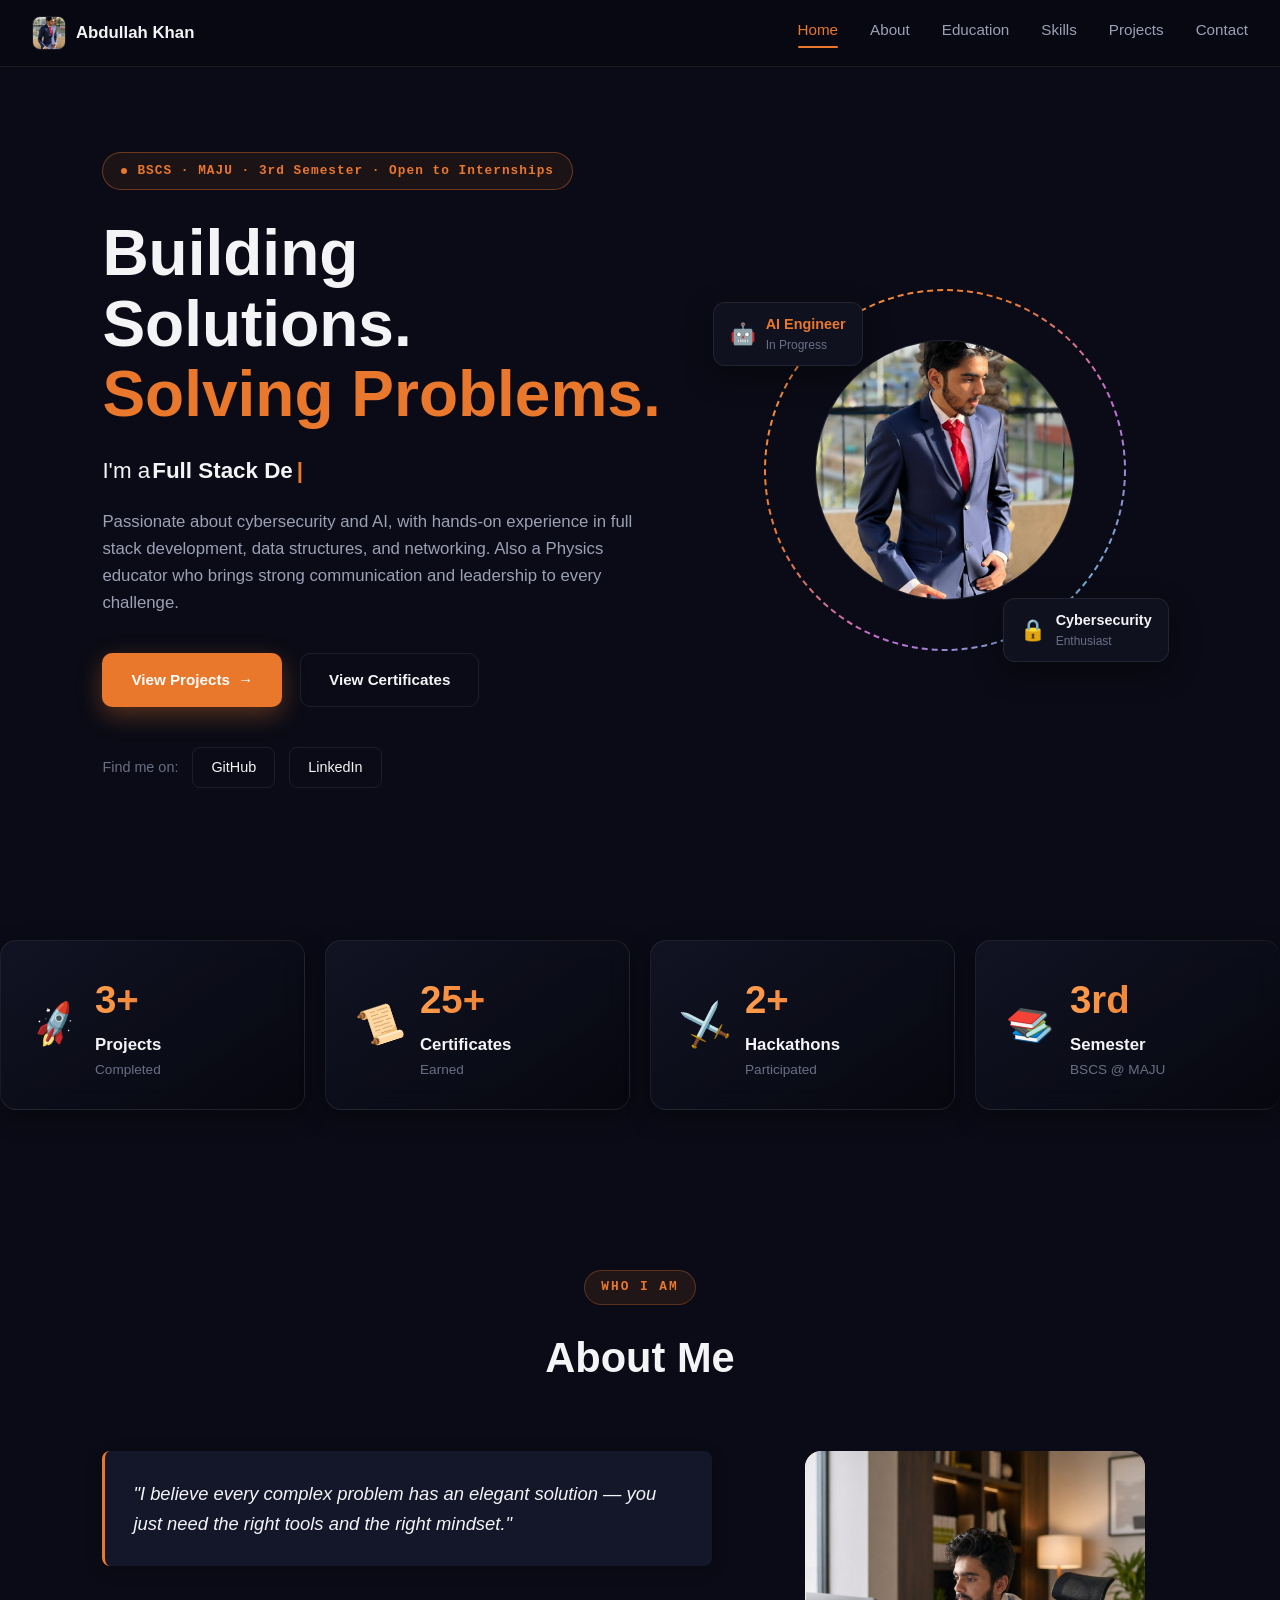
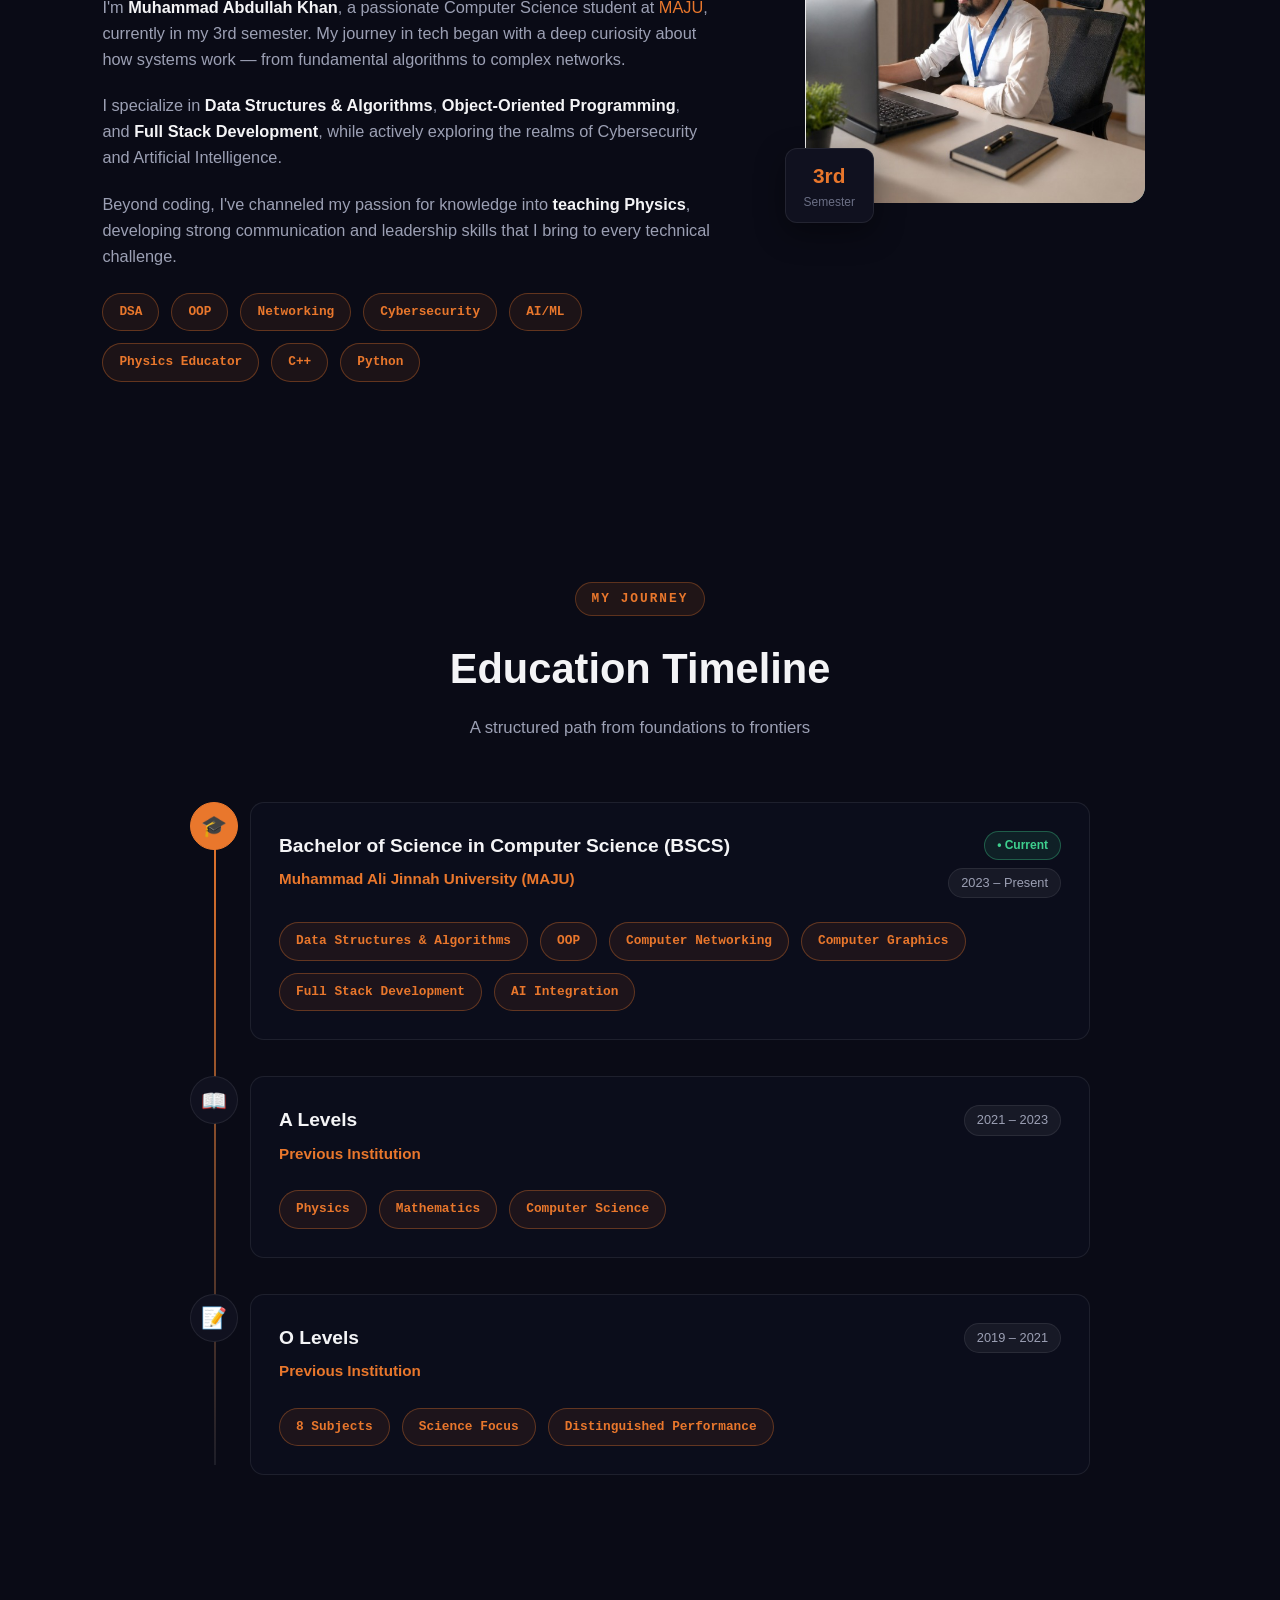
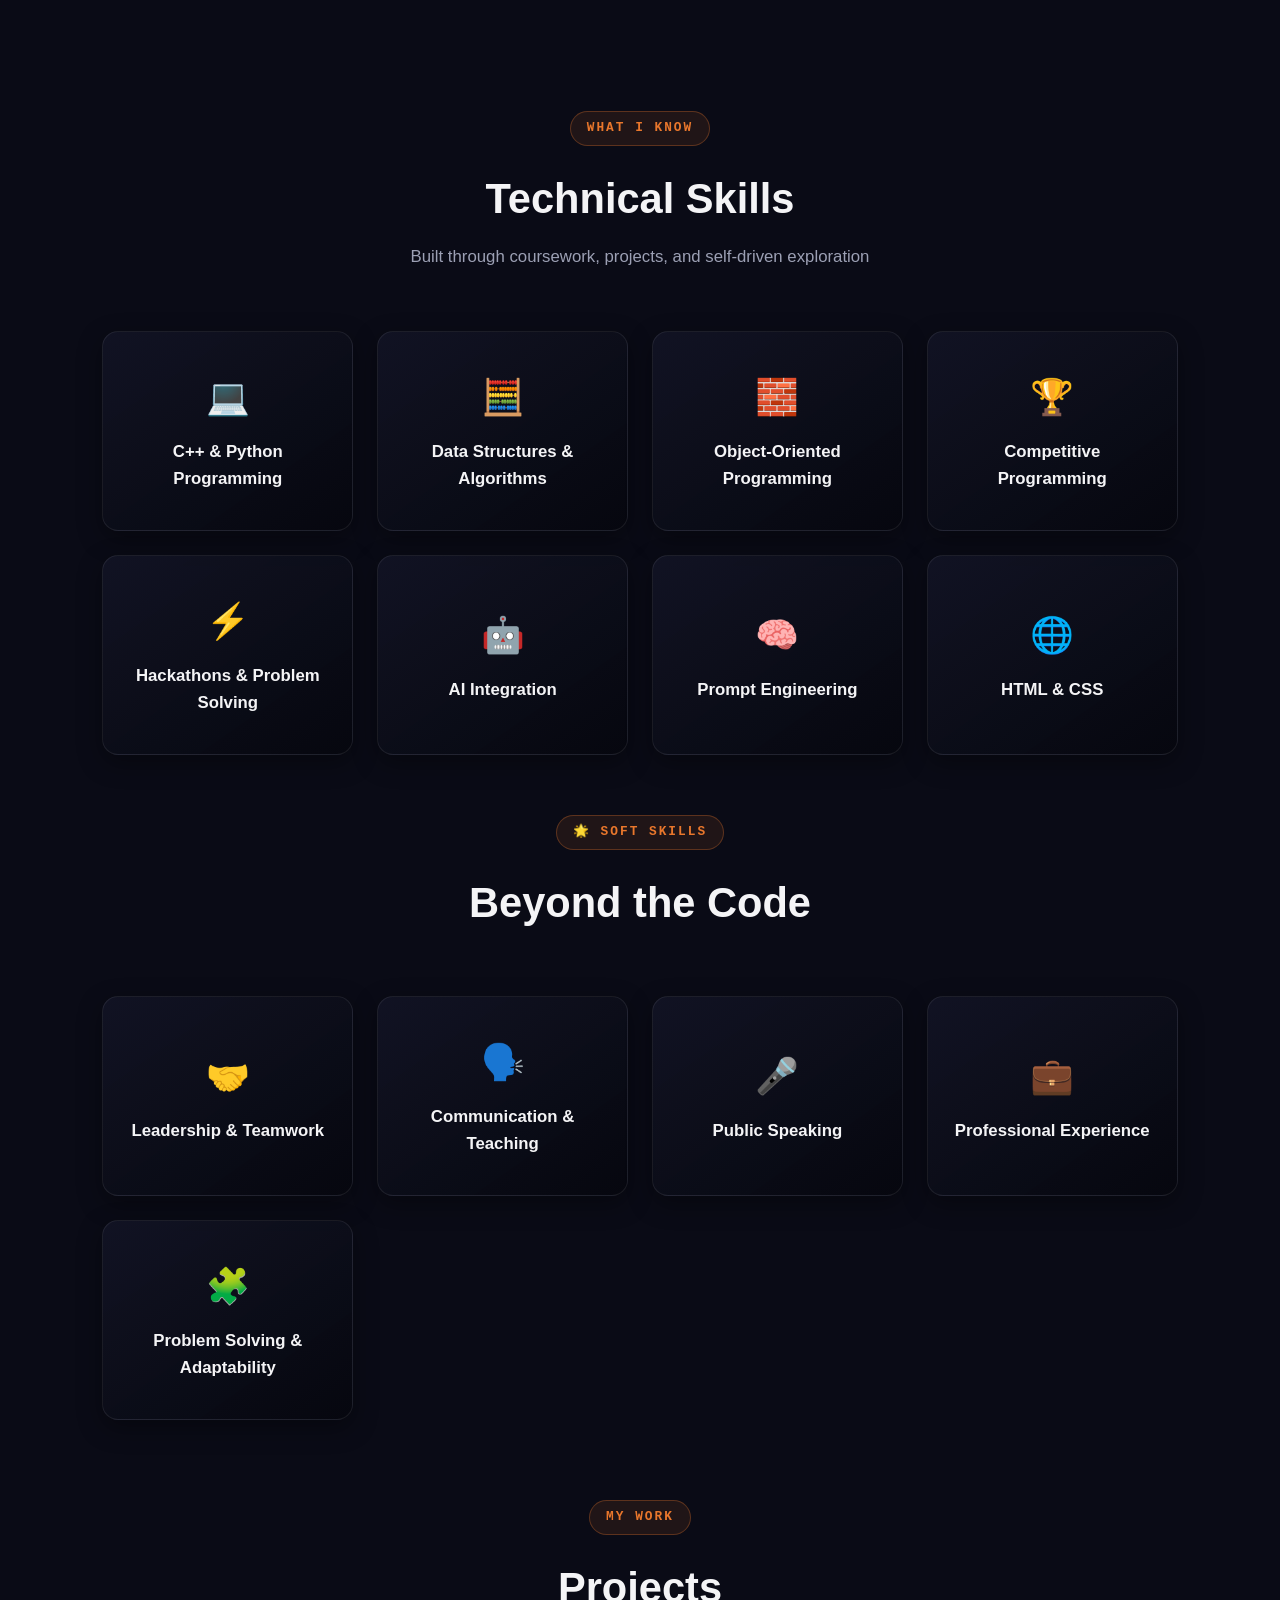
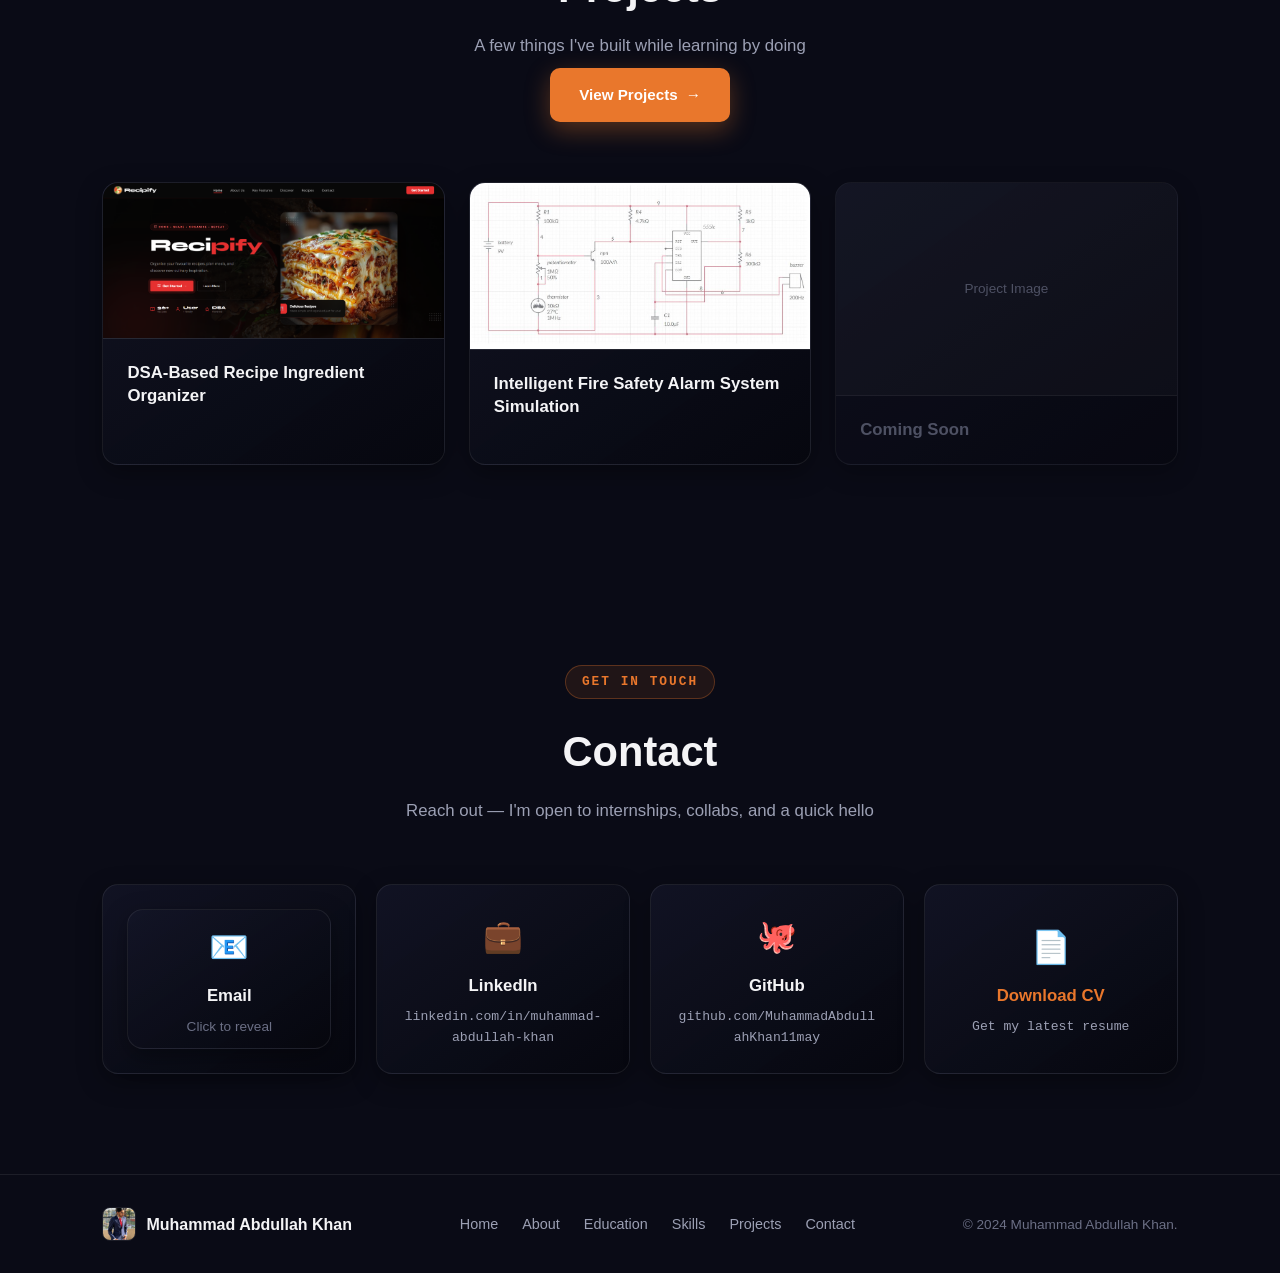
==== commit 254f3bba: "Update index.html" ====
--- a/index.html
+++ b/index.html
@@ -459,7 +459,7 @@
     <div class="eyebrow">MY WORK</div>
     <h2>Projects</h2>
     <p class="section-subtitle">A few things I've built while learning by doing</p>
-    <a href="#projects-grid" class="btn btn-primary scroll-btn projects-cta" data-target="projects-grid">
+    <a href="projects.html" class="btn btn-primary projects-cta">
       View Projects <span class="arrow">&rarr;</span>
     </a>
   </div>
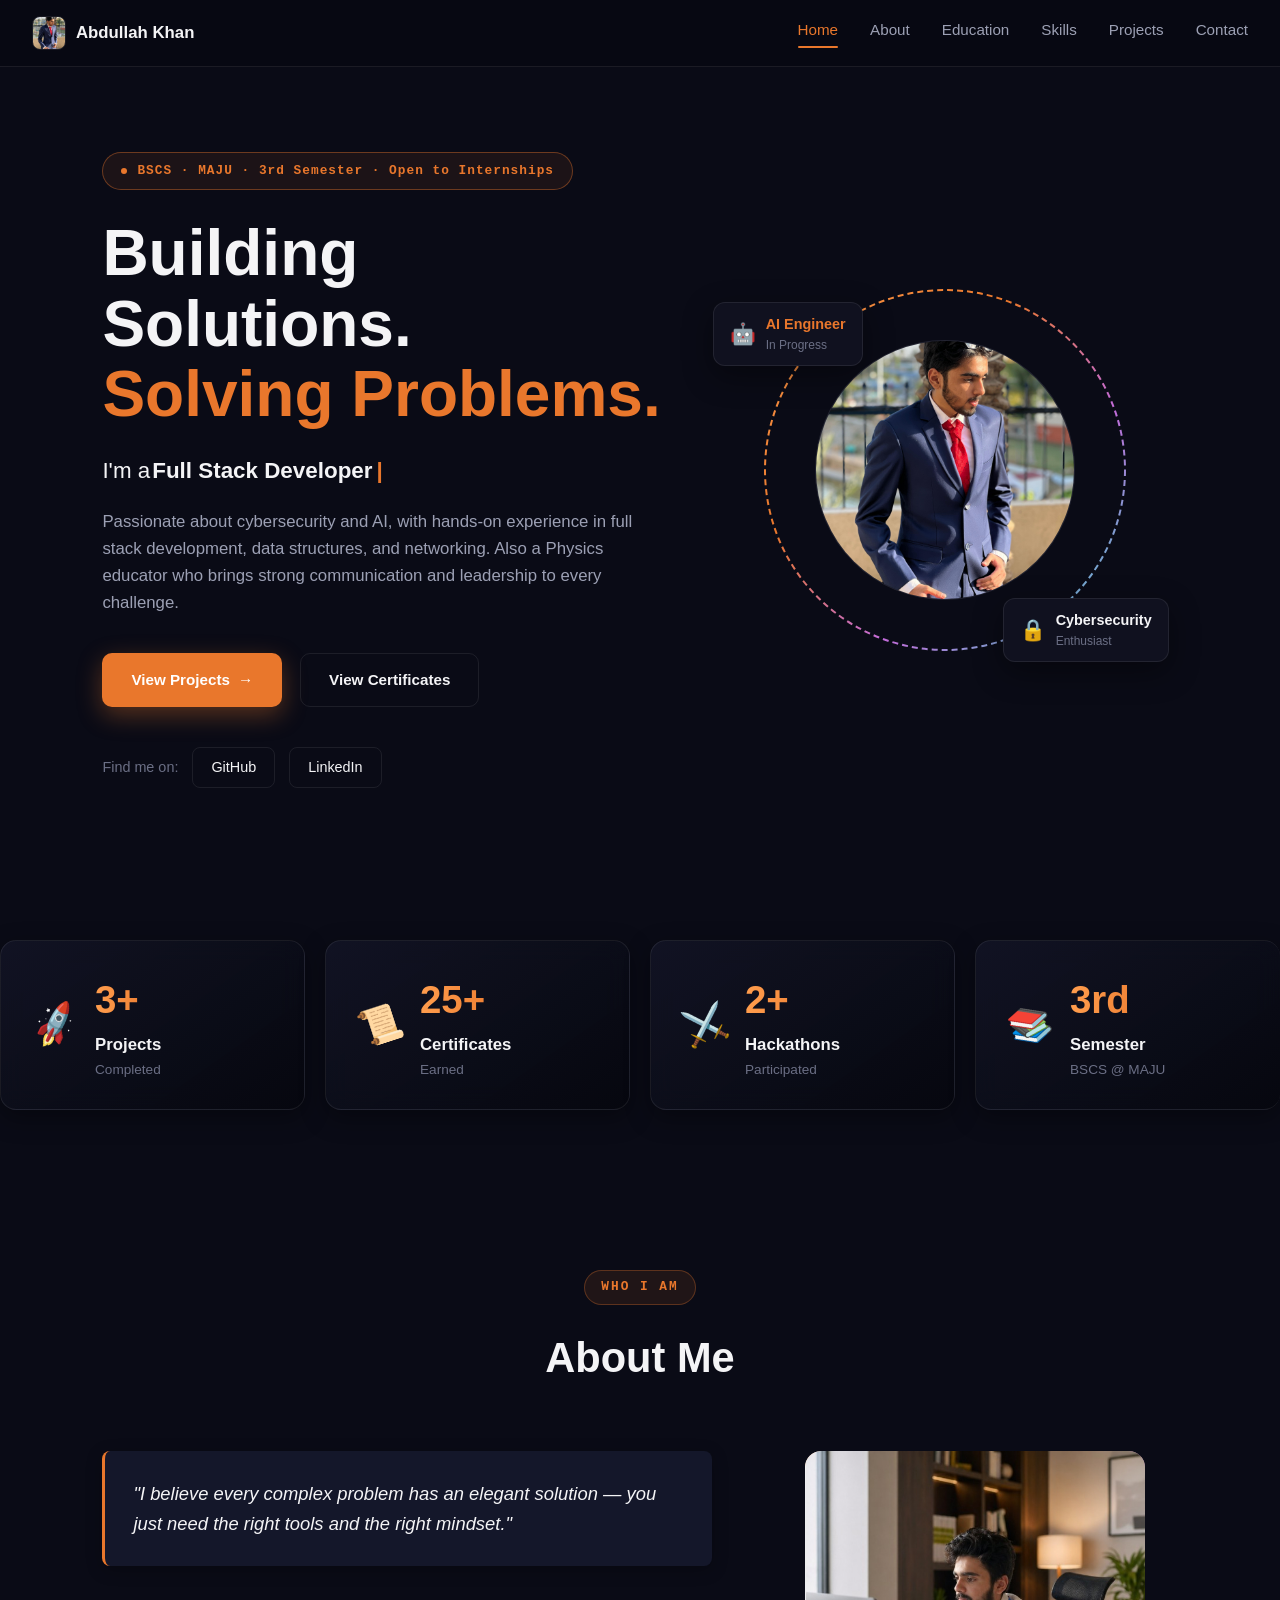
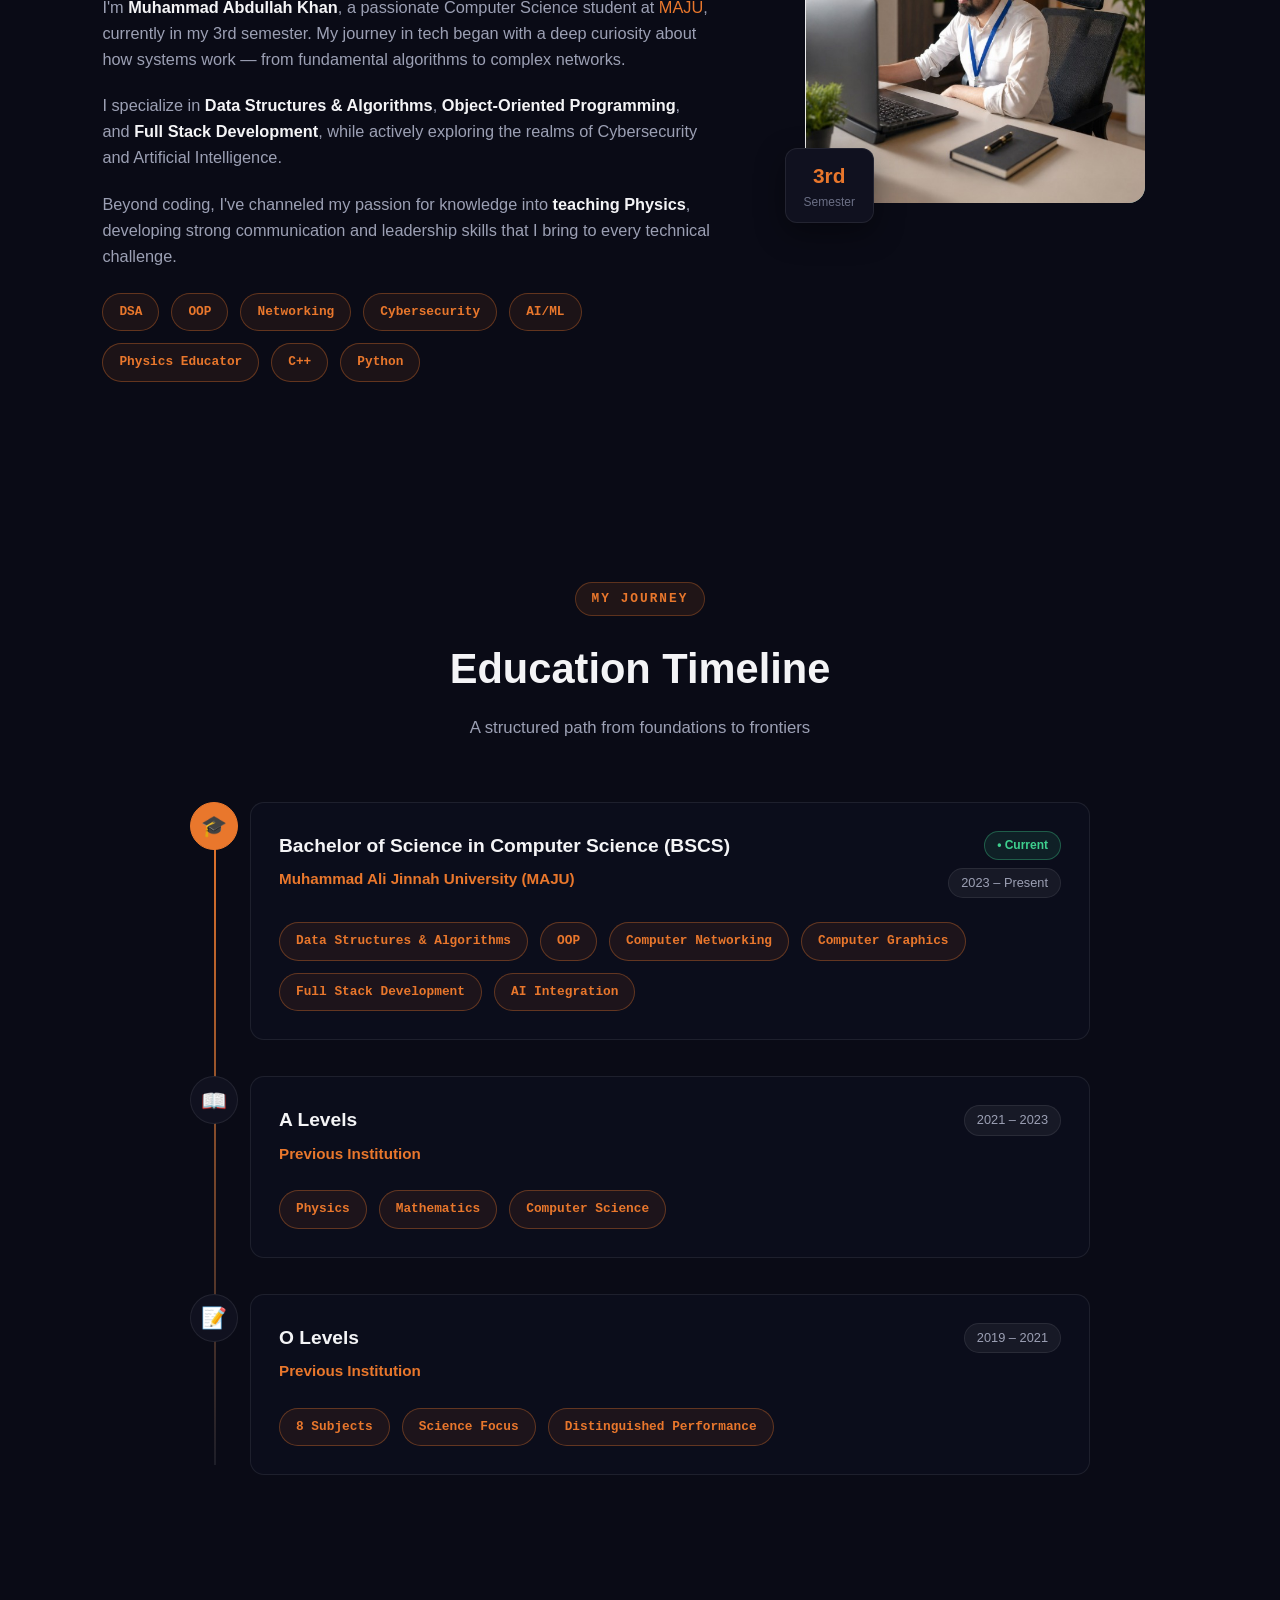
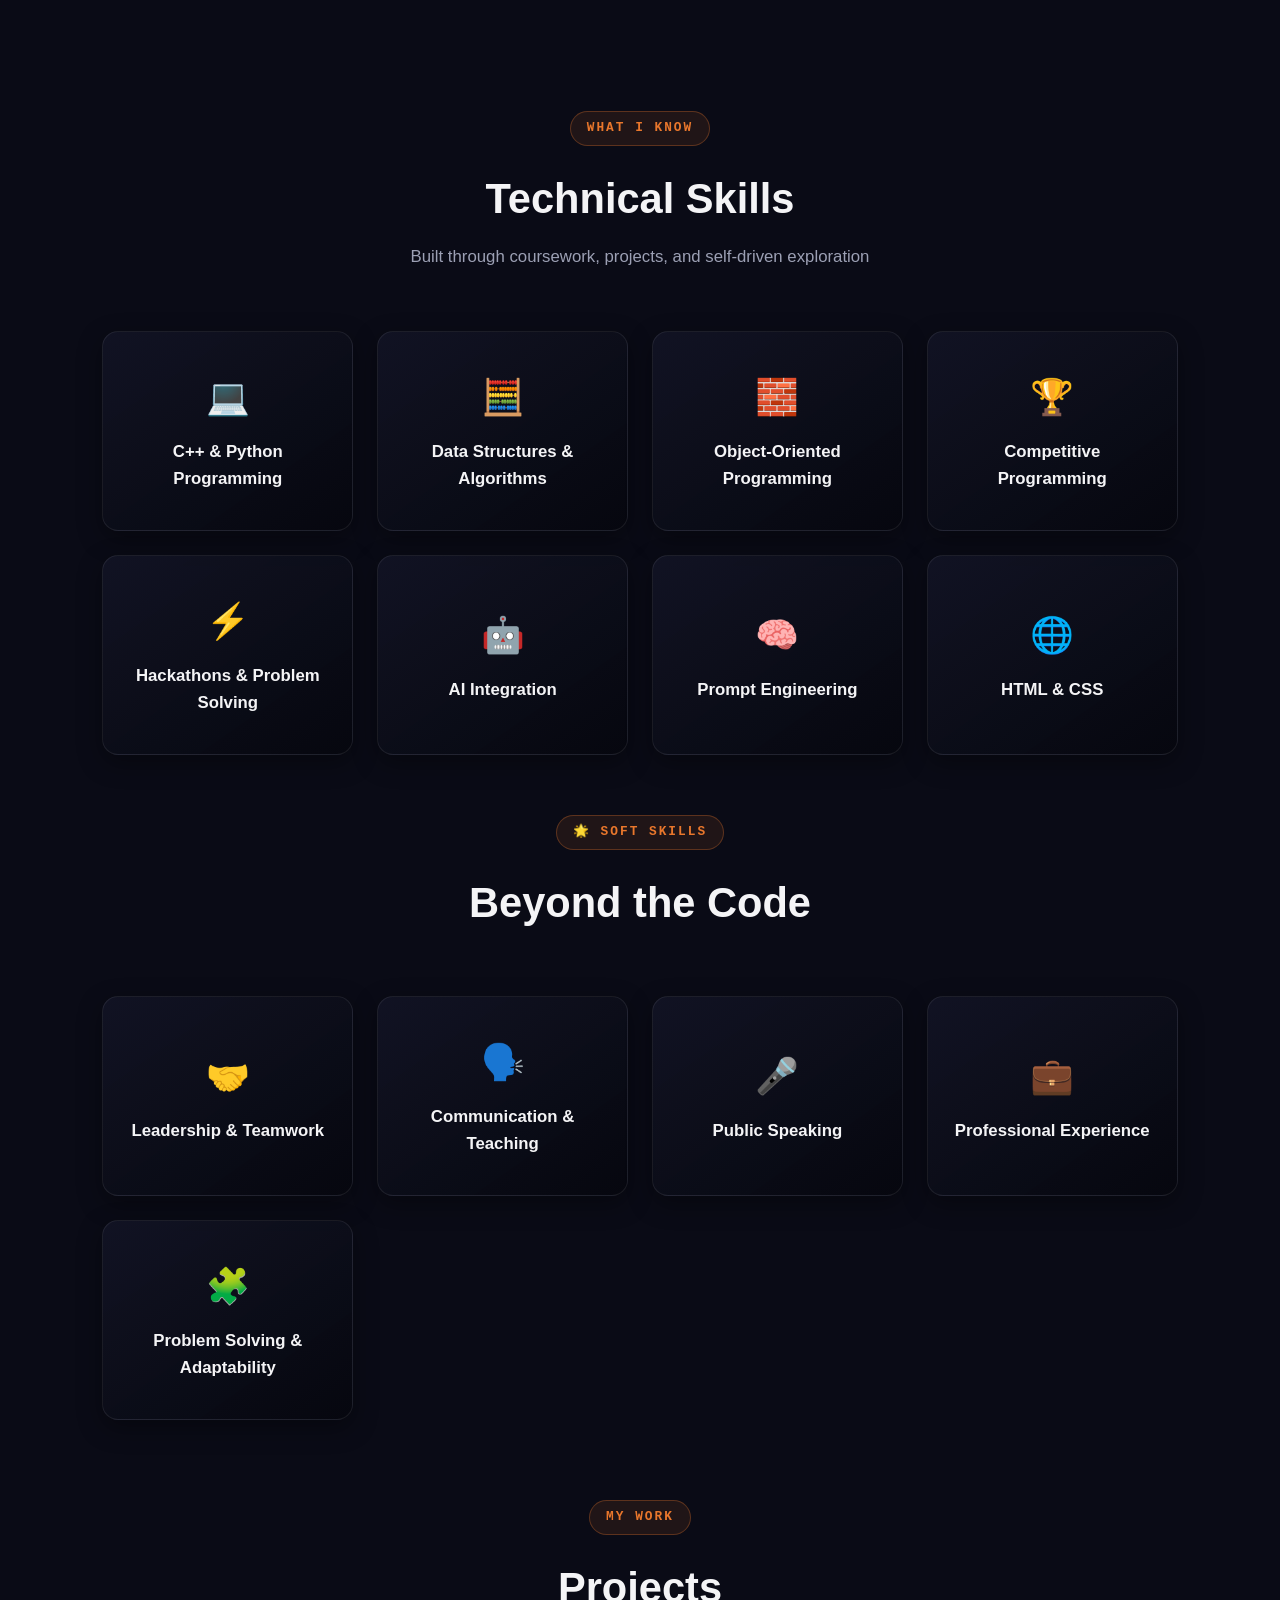
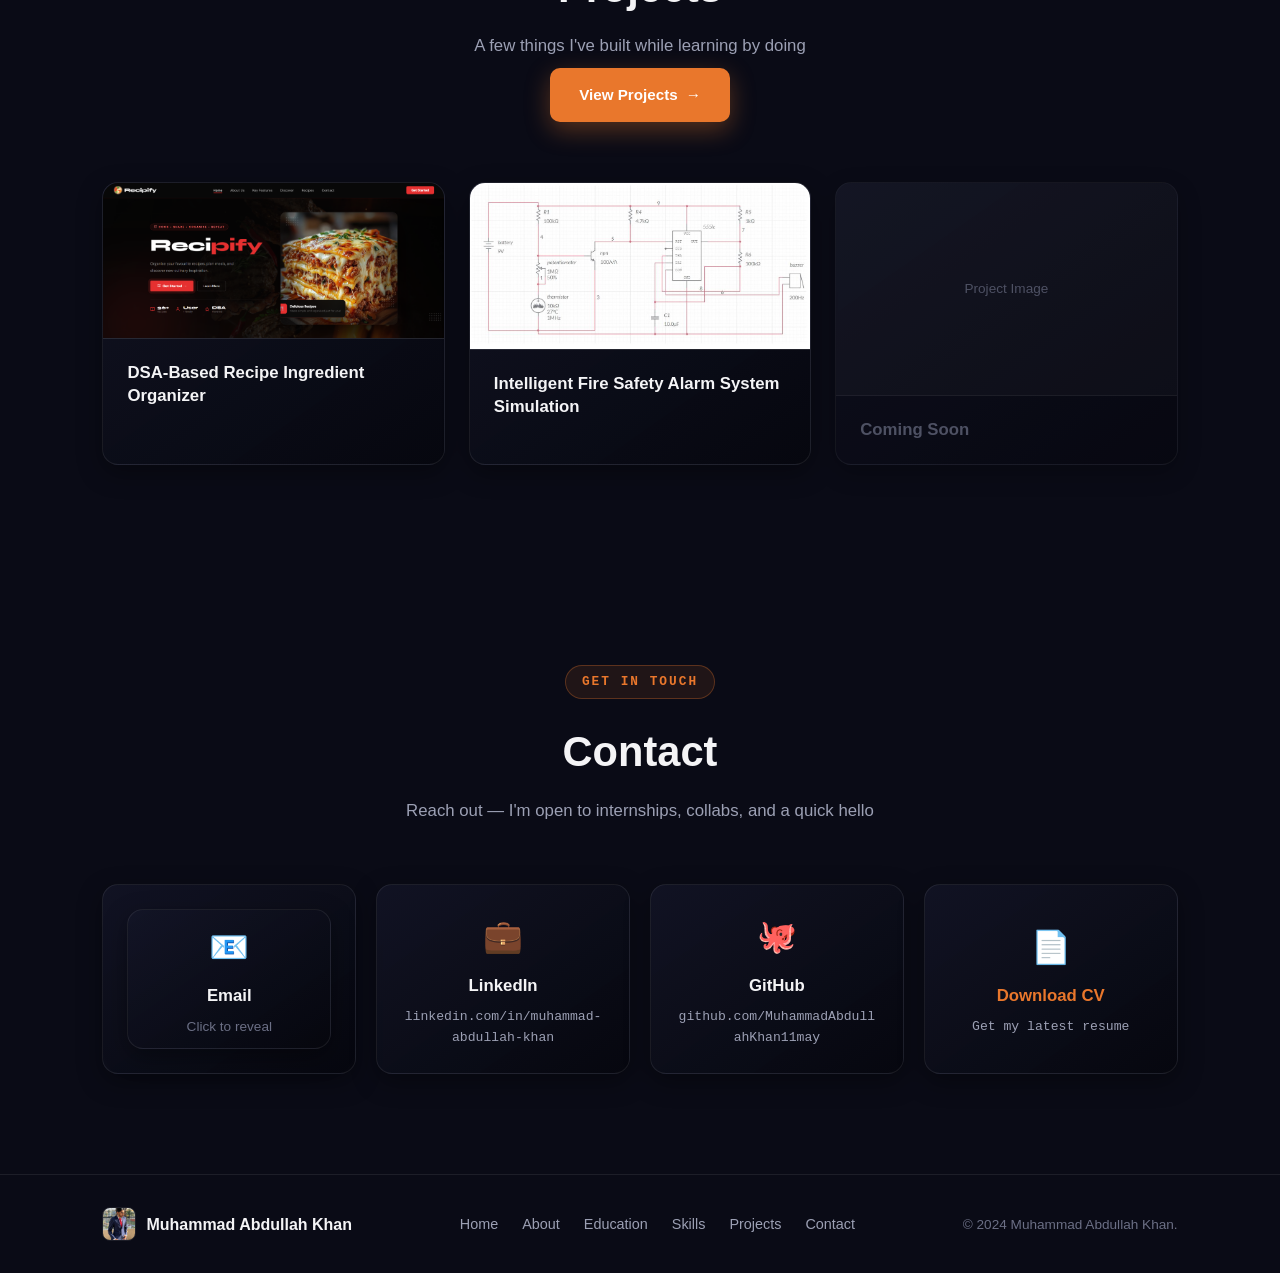
==== commit 9a154950: "Update index.html" ====
--- a/index.html
+++ b/index.html
@@ -15,7 +15,10 @@
   <img src="profile.jpeg" alt="Abdullah Khan" class="brand-avatar">
   <span class="brand-name">Abdullah Khan</span>
 </a>
-      <nav class="nav-links">
+      <button class="nav-toggle" id="nav-toggle" aria-label="Toggle menu">
+        <span></span><span></span><span></span>
+      </button>
+      <nav class="nav-links" id="nav-links">
         <a href="#home" class="nav-link active" data-target="home">Home</a>
         <a href="#about" class="nav-link" data-target="about">About</a>
         <a href="#education" class="nav-link" data-target="education">Education</a>
--- a/homepage.css
+++ b/homepage.css
@@ -1078,4 +1078,66 @@
   color: var(--text-muted);
   line-height: 1.55;
 }
-a.stat-card { color: inherit; }+a.stat-card { color: inherit; }
+
+/* ============ MOBILE OVERRIDES (must stay last in file) ============ */
+@media (max-width: 960px) {
+  .skills-grid {
+    grid-template-columns: repeat(2, 1fr) !important;
+  }
+}
+
+@media (max-width: 600px) {
+  .skills-grid {
+    grid-template-columns: 1fr !important;
+  }
+}
+
+.nav-toggle {
+  display: none;
+  flex-direction: column;
+  gap: 5px;
+  background: none;
+  border: none;
+  cursor: pointer;
+  padding: 6px;
+}
+
+.nav-toggle span {
+  width: 24px;
+  height: 2px;
+  background: var(--text-main);
+  border-radius: 2px;
+  transition: transform 0.25s ease, opacity 0.25s ease;
+}
+
+.nav-toggle.open span:nth-child(1) { transform: translateY(7px) rotate(45deg); }
+.nav-toggle.open span:nth-child(2) { opacity: 0; }
+.nav-toggle.open span:nth-child(3) { transform: translateY(-7px) rotate(-45deg); }
+
+@media (max-width: 960px) {
+  .nav-toggle { display: flex; }
+
+  .nav-links {
+    display: flex !important;
+    flex-direction: column;
+    position: absolute;
+    top: 100%;
+    left: 0;
+    right: 0;
+    background: var(--bg-panel-solid);
+    border-bottom: 1px solid var(--border-color);
+    padding: 20px 8vw;
+    gap: 18px;
+    transform: translateY(-12px);
+    opacity: 0;
+    pointer-events: none;
+    transition: opacity 0.25s ease, transform 0.25s ease;
+  }
+
+  .nav-links.open {
+    transform: translateY(0);
+    opacity: 1;
+    pointer-events: auto;
+  }
+}
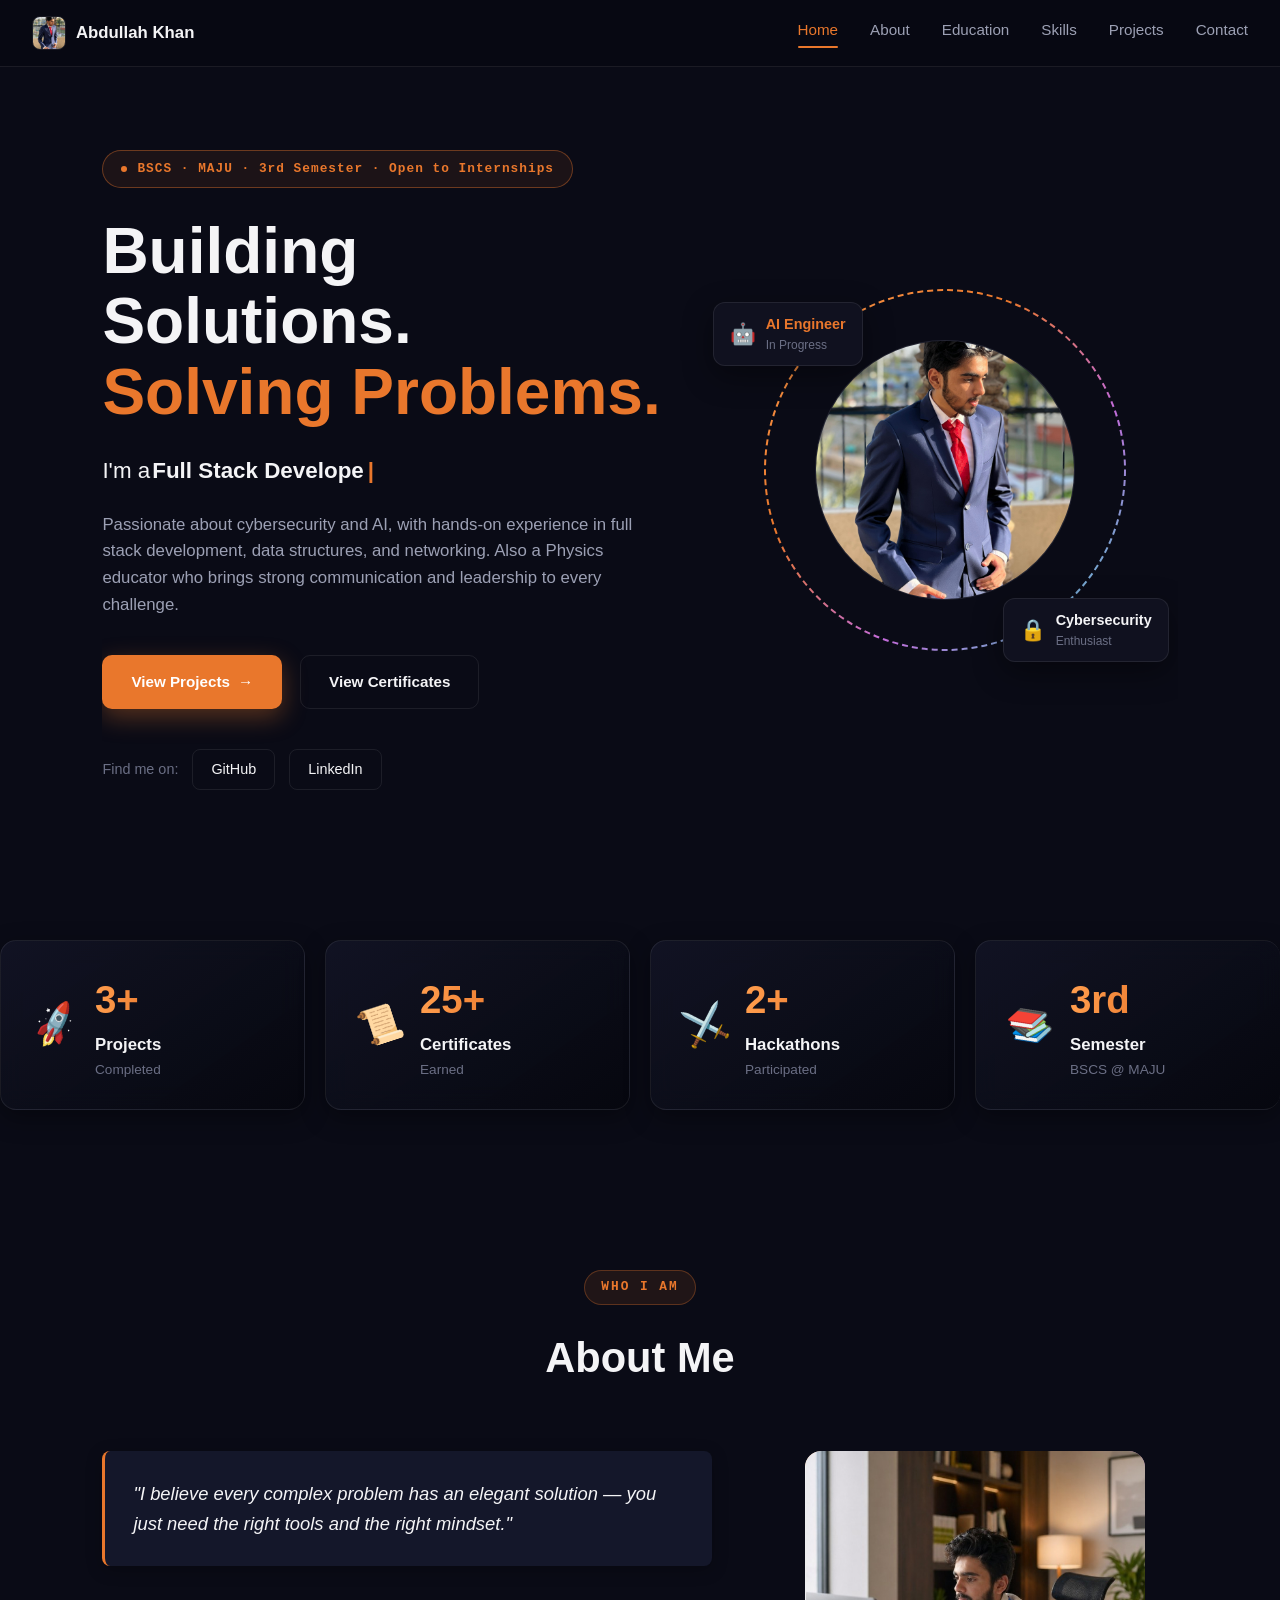
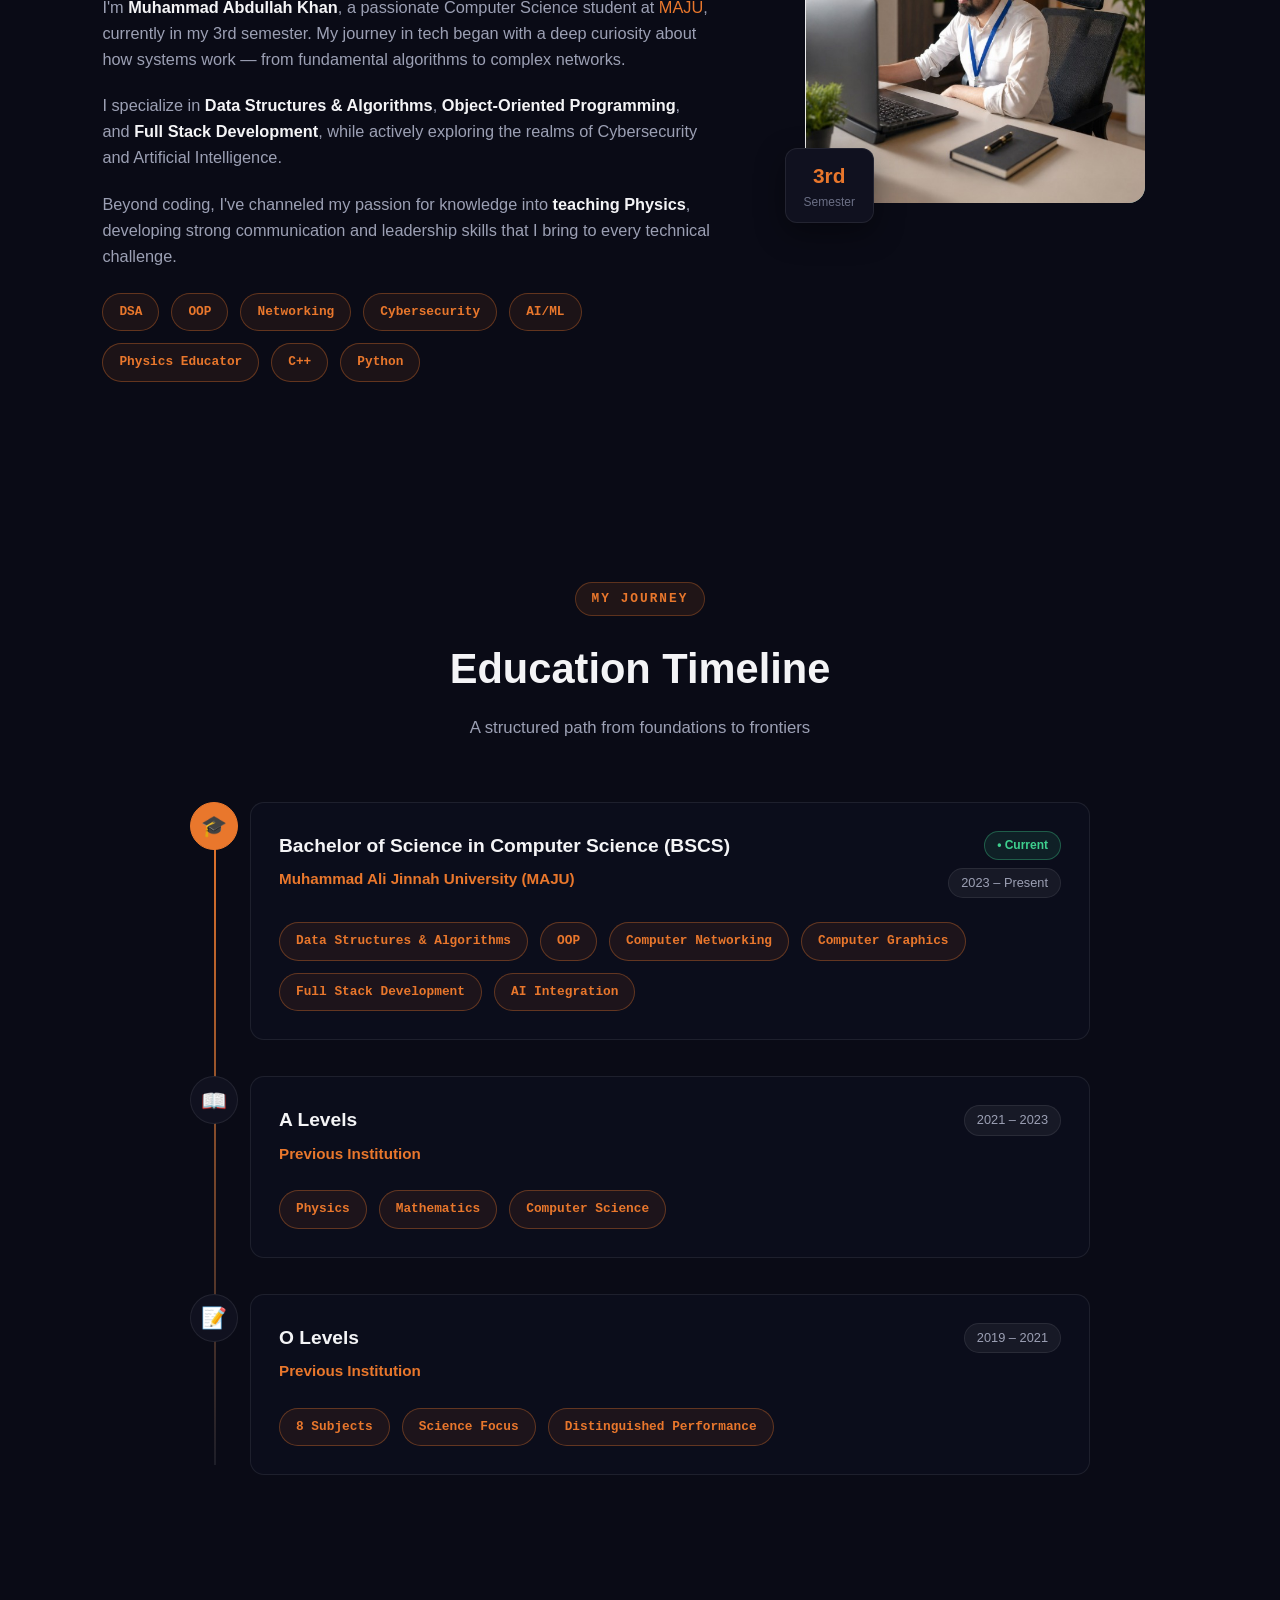
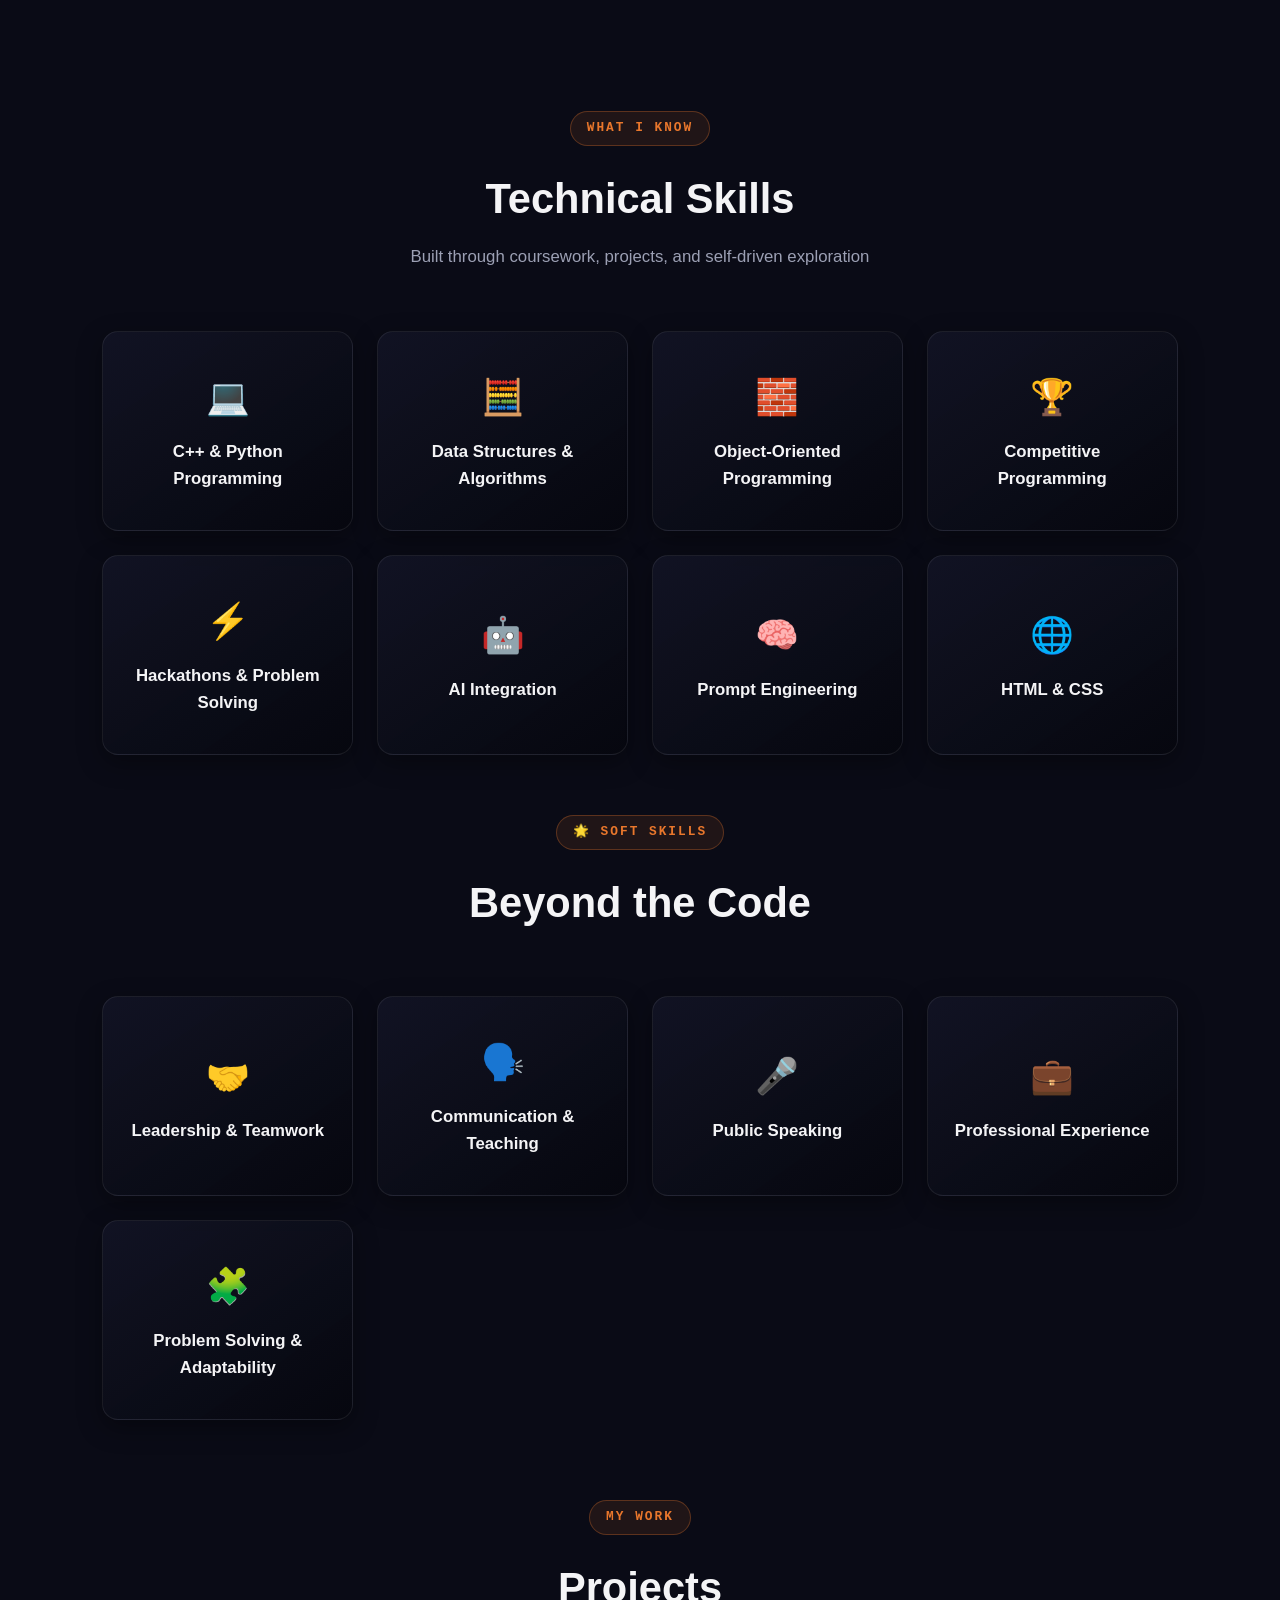
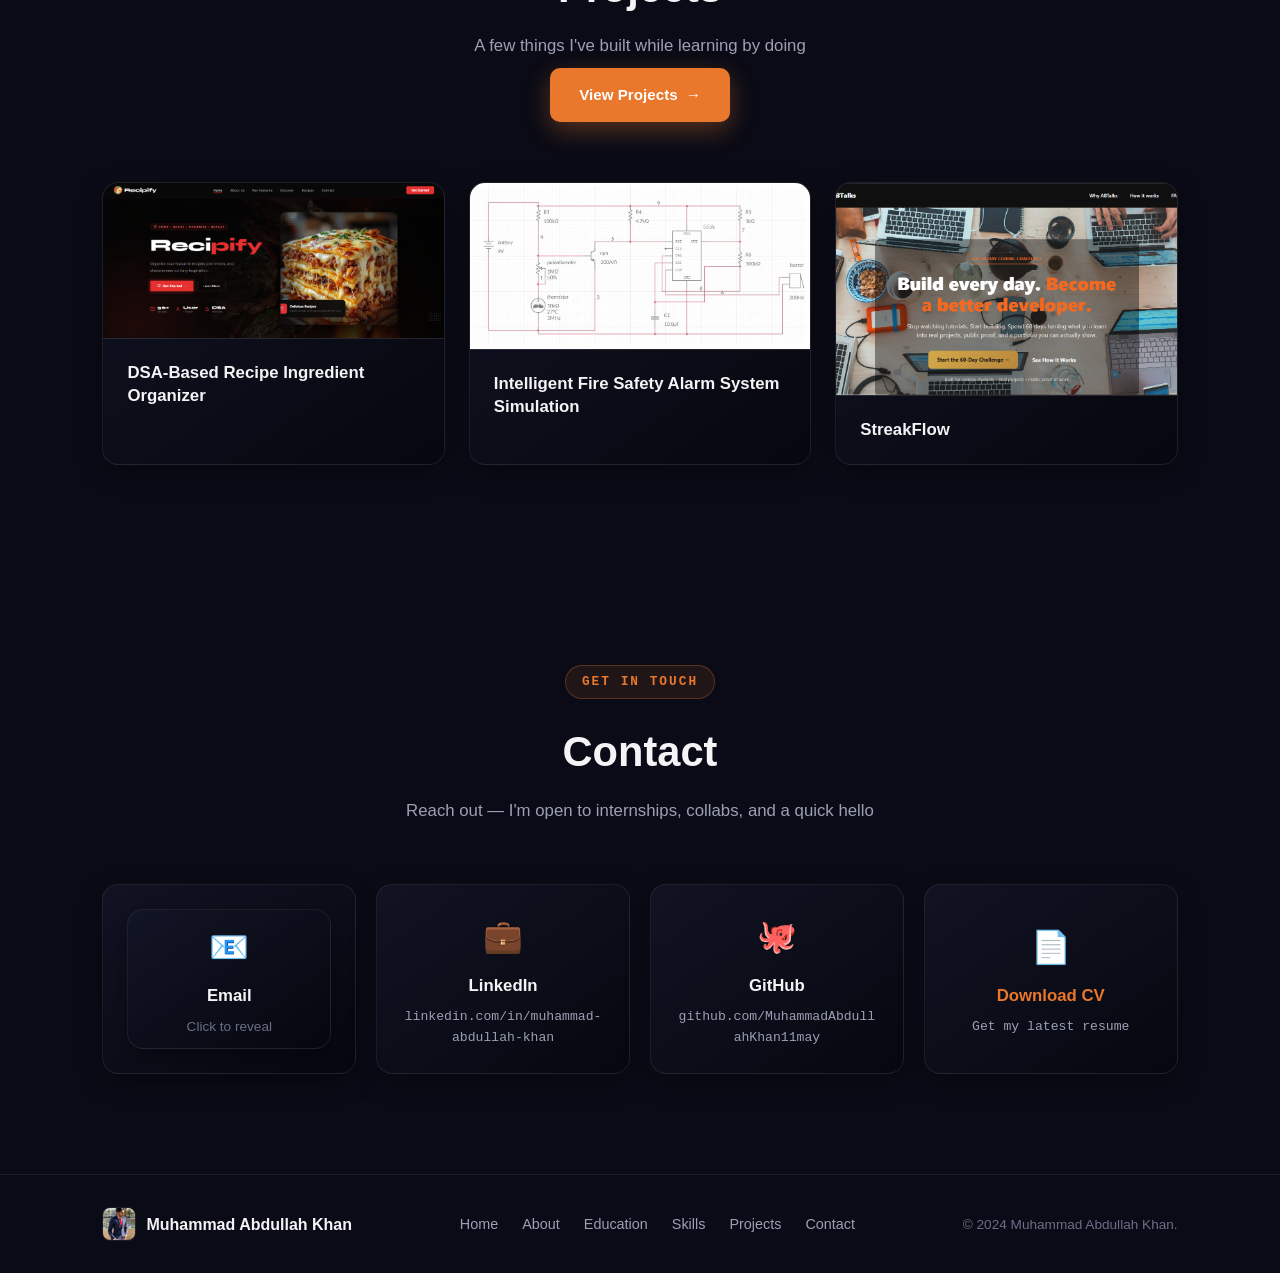
==== commit 95219e87: "Update index.html" ====
--- a/index.html
+++ b/index.html
@@ -487,12 +487,12 @@
   </div>
 </div>
 
-<div class="project-card project-card-soon">
-  <div class="project-image-placeholder">
-    <span>Project Image</span>
+<div class="project-card">
+  <div class="project-image-placeholder project-image-streakflow">
+    <img src="streakflow.png" alt="StreakFlow project screenshot" class="project-photo">
   </div>
   <div class="project-card-body">
-    <h3>Coming Soon</h3>
+    <h3>StreakFlow</h3>
   </div>
 </div>
 
--- a/homepage.css
+++ b/homepage.css
@@ -14,7 +14,11 @@
   --green: #3ecf8e;
 }
 
-html { scroll-behavior: smooth; }
+html {
+  scroll-behavior: smooth;
+  overflow-x: hidden;
+  width: 100%;
+}
 
 body {
   background: var(--bg-color);
@@ -22,6 +26,7 @@
   font-family: 'Segoe UI', Roboto, Helvetica, Arial, sans-serif;
   line-height: 1.6;
   overflow-x: hidden;
+  width: 100%;
 }
 
 a { text-decoration: none; color: inherit; }
@@ -219,7 +224,13 @@
   gap: 40px;
   align-items: center;
 }
-
+.hero-copy,
+.hero-visual,
+.about-copy,
+.about-visual,
+.ring-wrap {
+  min-width: 0;
+}
 .badge-pill {
   display: inline-flex;
   align-items: center;
@@ -258,8 +269,27 @@
   align-items: center;
   flex-wrap: wrap;
   gap: 2px;
-}
-
+  min-height: 1.8em;
+  max-width: 100%;
+}
+
+.hero-subtitle strong {
+  min-width: 0;
+  overflow-wrap: break-word;
+}
+
+#typed-role {
+  display: inline-block;
+  max-width: 100%;
+  overflow-wrap: break-word;
+}
+
+.hero-copy,
+.hero-grid,
+.hero {
+  max-width: 100%;
+  overflow-x: hidden;
+}
 .hero-subtitle strong { color: var(--text-main); }
 
 .typing-cursor {
@@ -1141,3 +1171,7 @@
     pointer-events: auto;
   }
 }
+@media (max-width: 480px) {
+  .float-badge-ai { left: 0; }
+  .float-badge-cyber { right: 0; }
+}
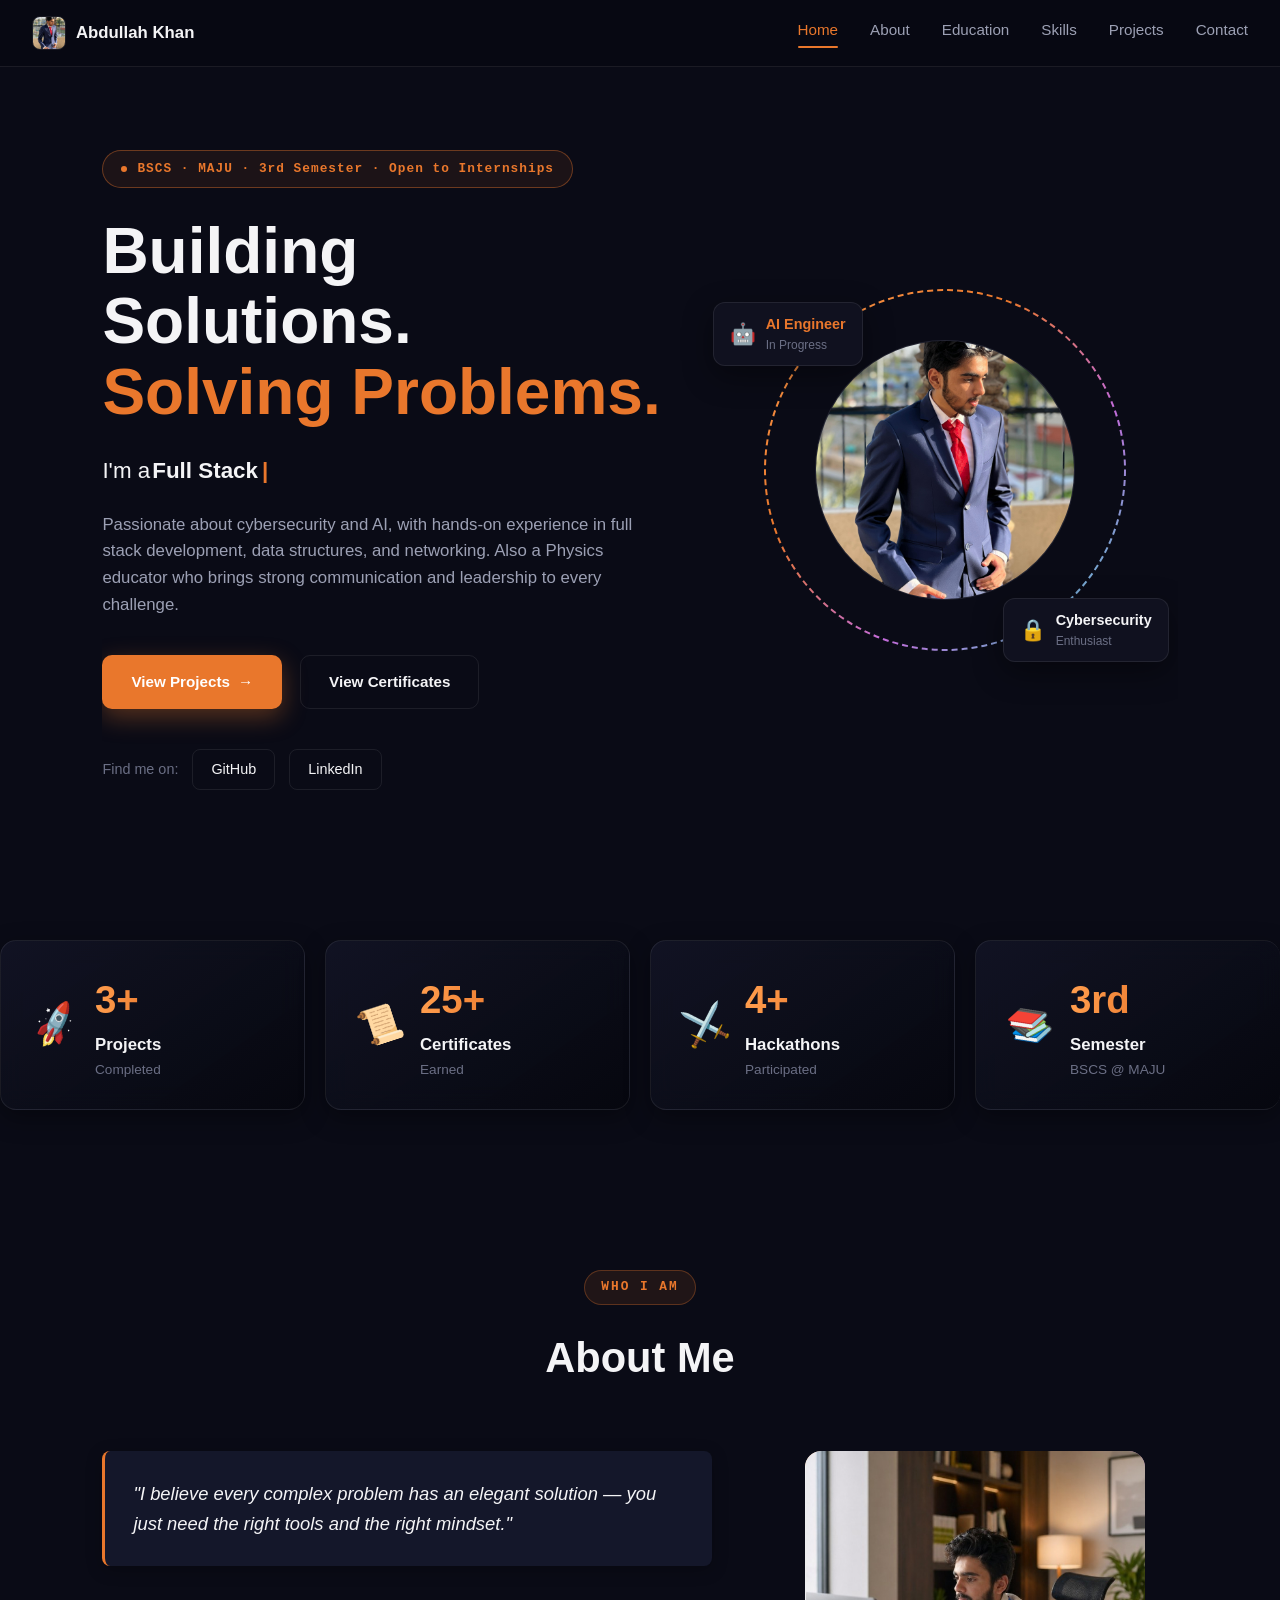
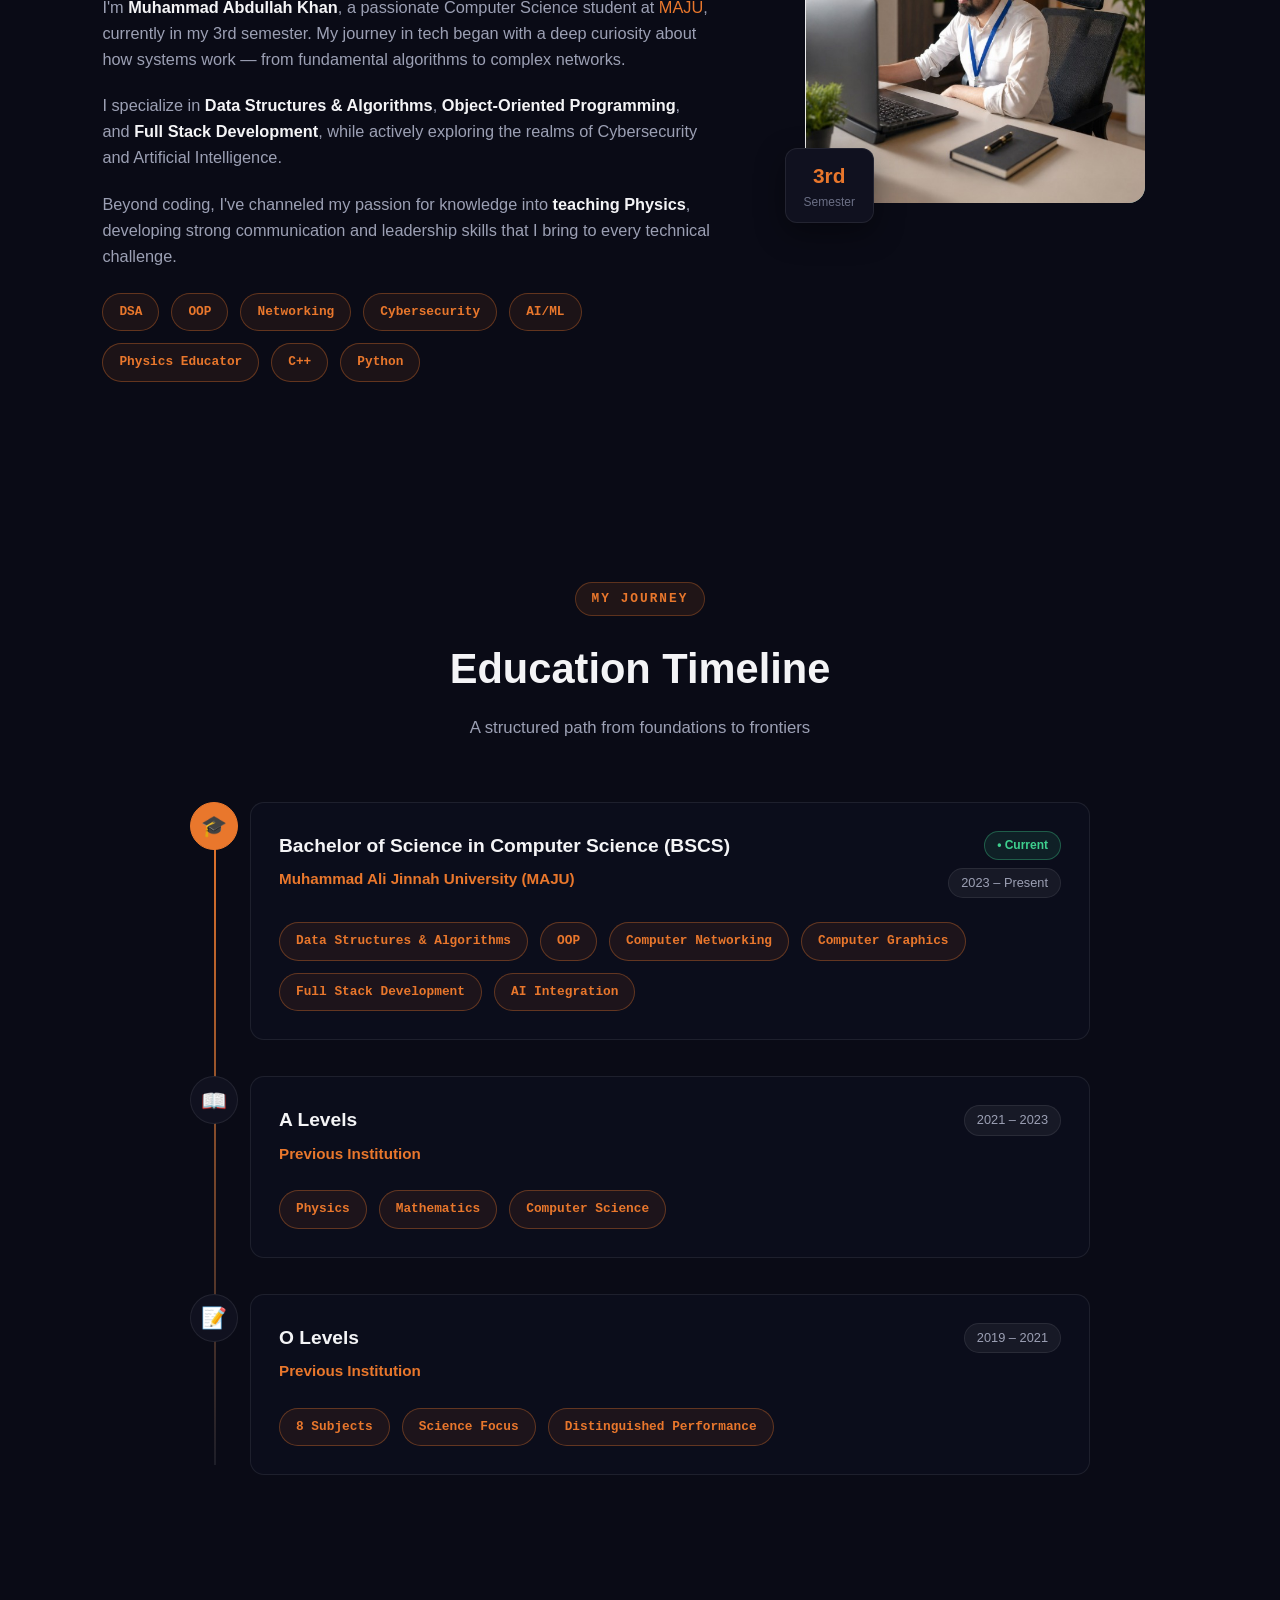
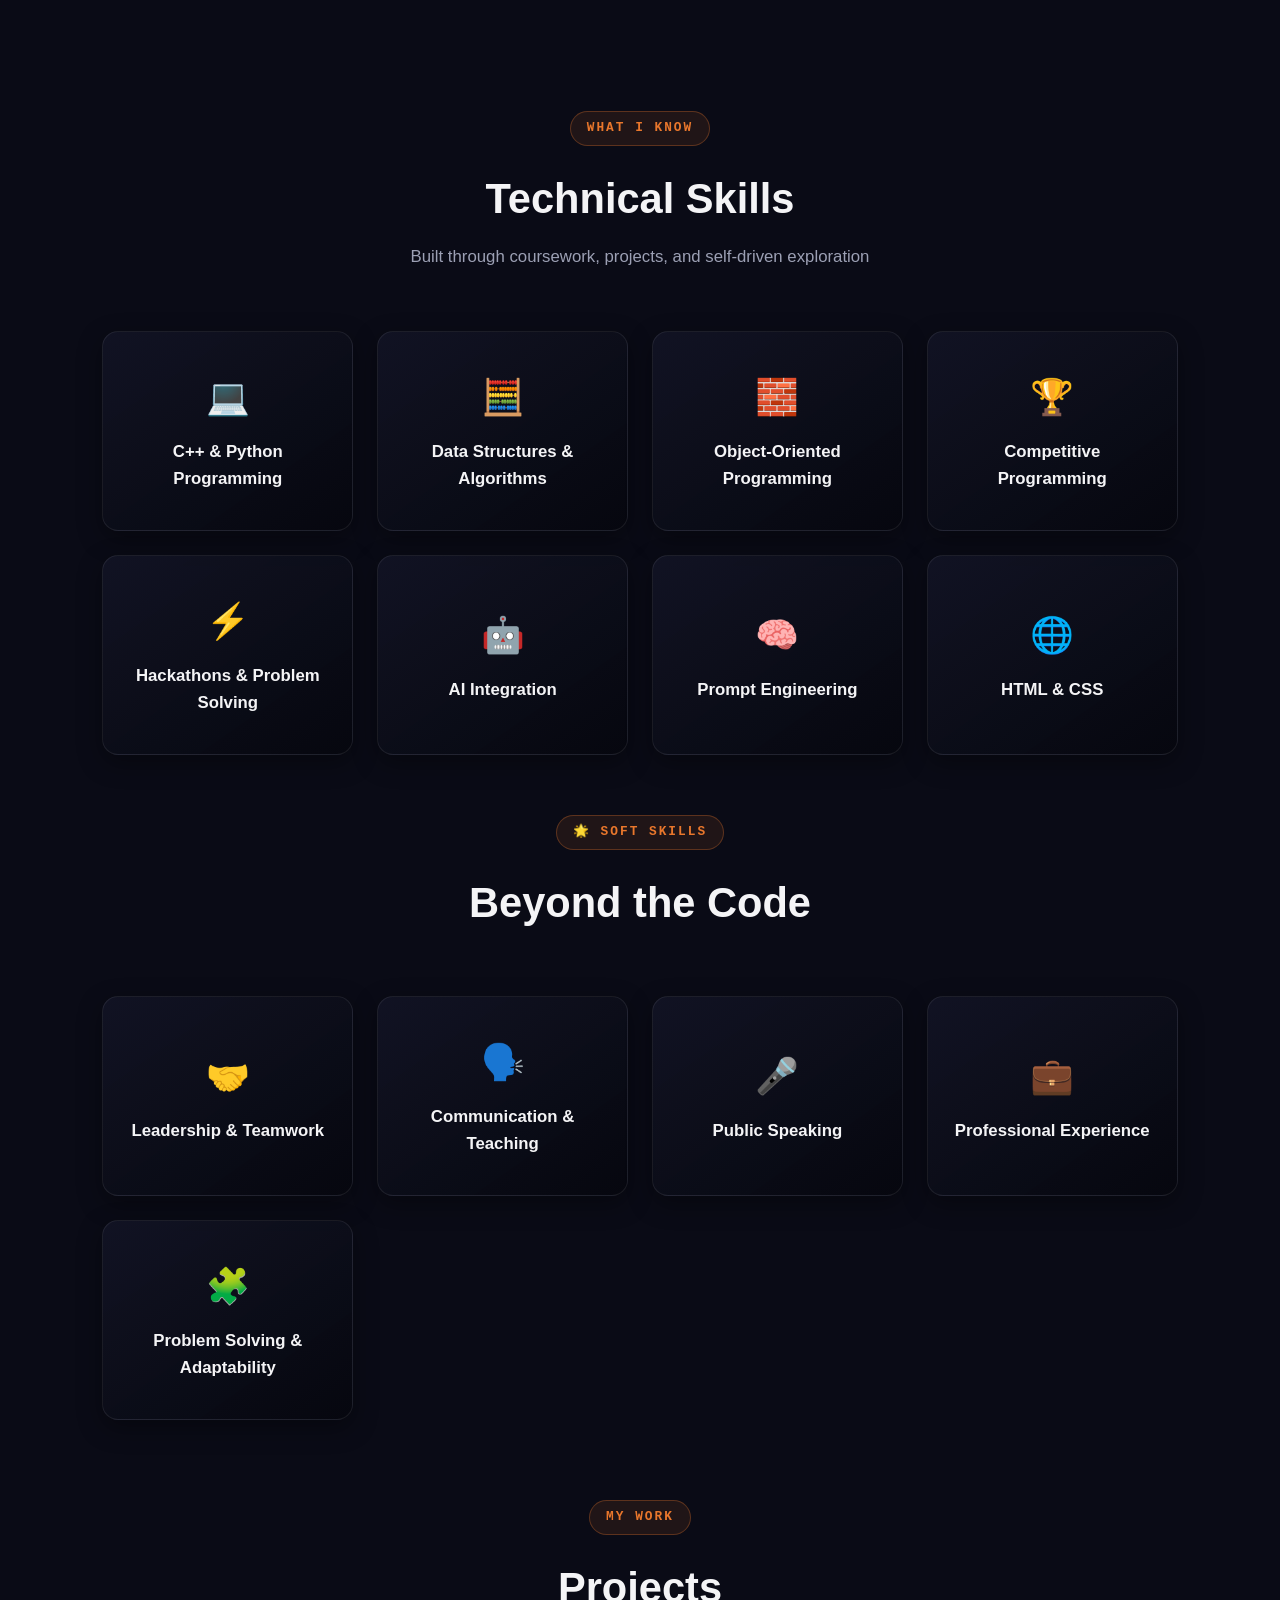
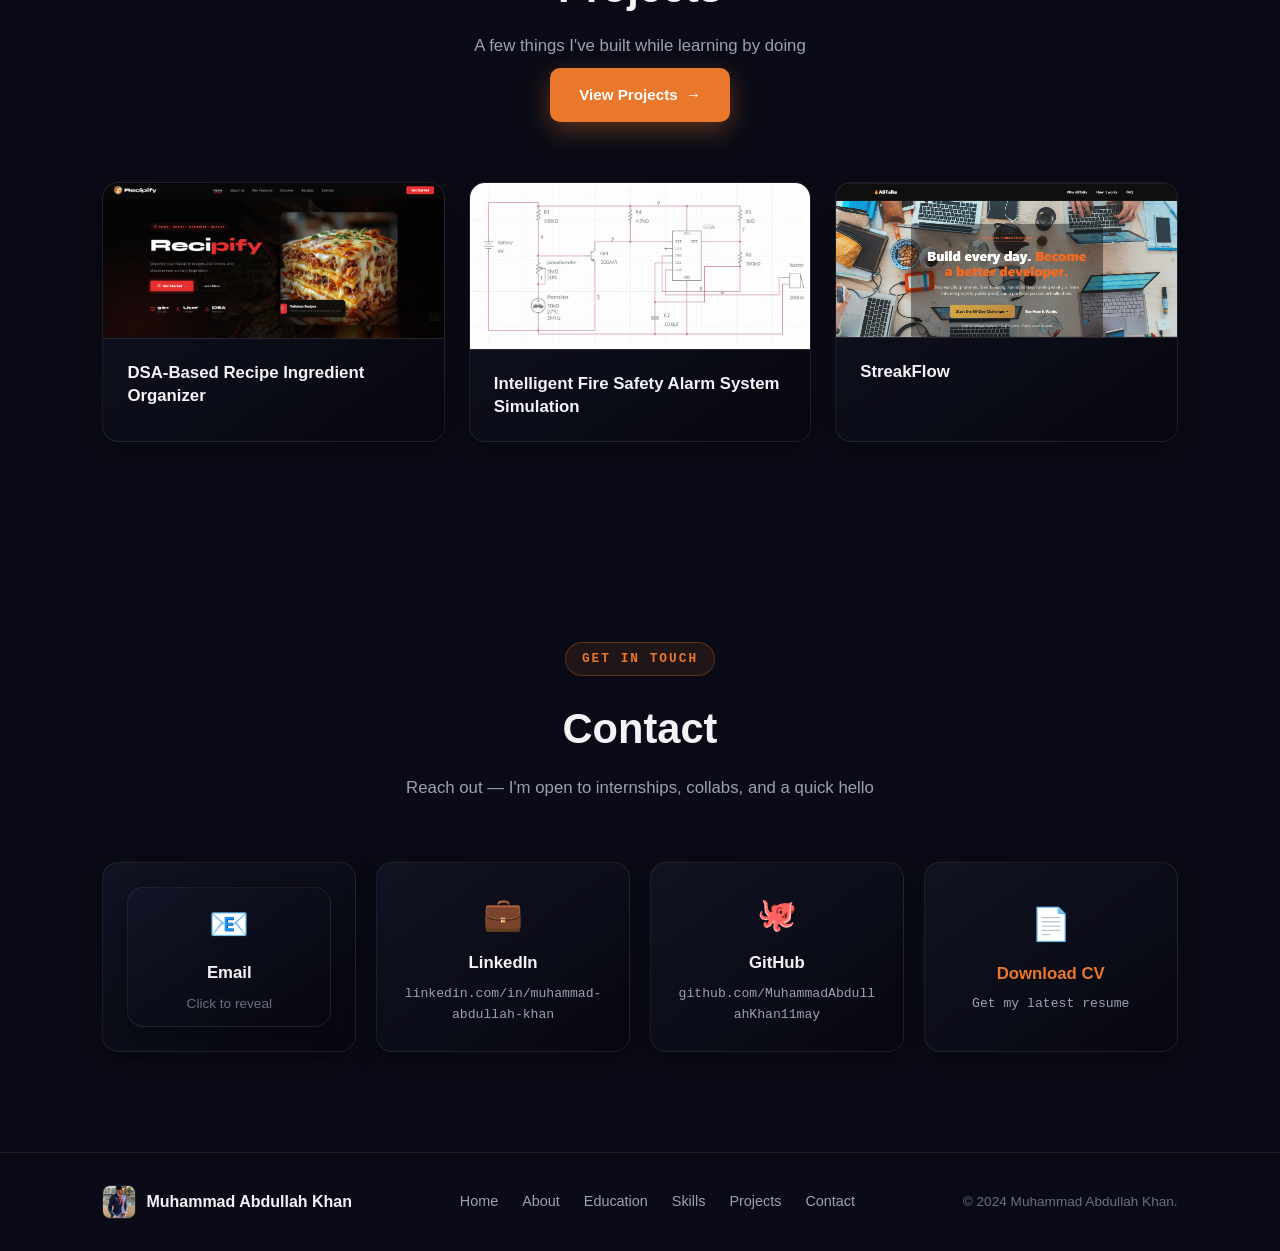
==== commit 231db731: "Update index.html" ====
--- a/index.html
+++ b/index.html
@@ -127,7 +127,7 @@
 <div class="stat-card">
   <div class="stat-icon">⚔️</div>
   <div class="stat-text">
-    <div class="stat-number">2+</div>
+    <div class="stat-number">4+</div>
     <div class="stat-label">Hackathons</div>
     <div class="stat-sub">Participated</div>
   </div>
--- a/homepage.css
+++ b/homepage.css
@@ -840,6 +840,7 @@
 
 .project-image-recipify { aspect-ratio: 1897 / 861; }
 .project-image-simulation { aspect-ratio: 1001 / 487; }
+.project-image-streakflow { aspect-ratio: 1350 / 609; }
 
 .project-photo {
   width: 100%;
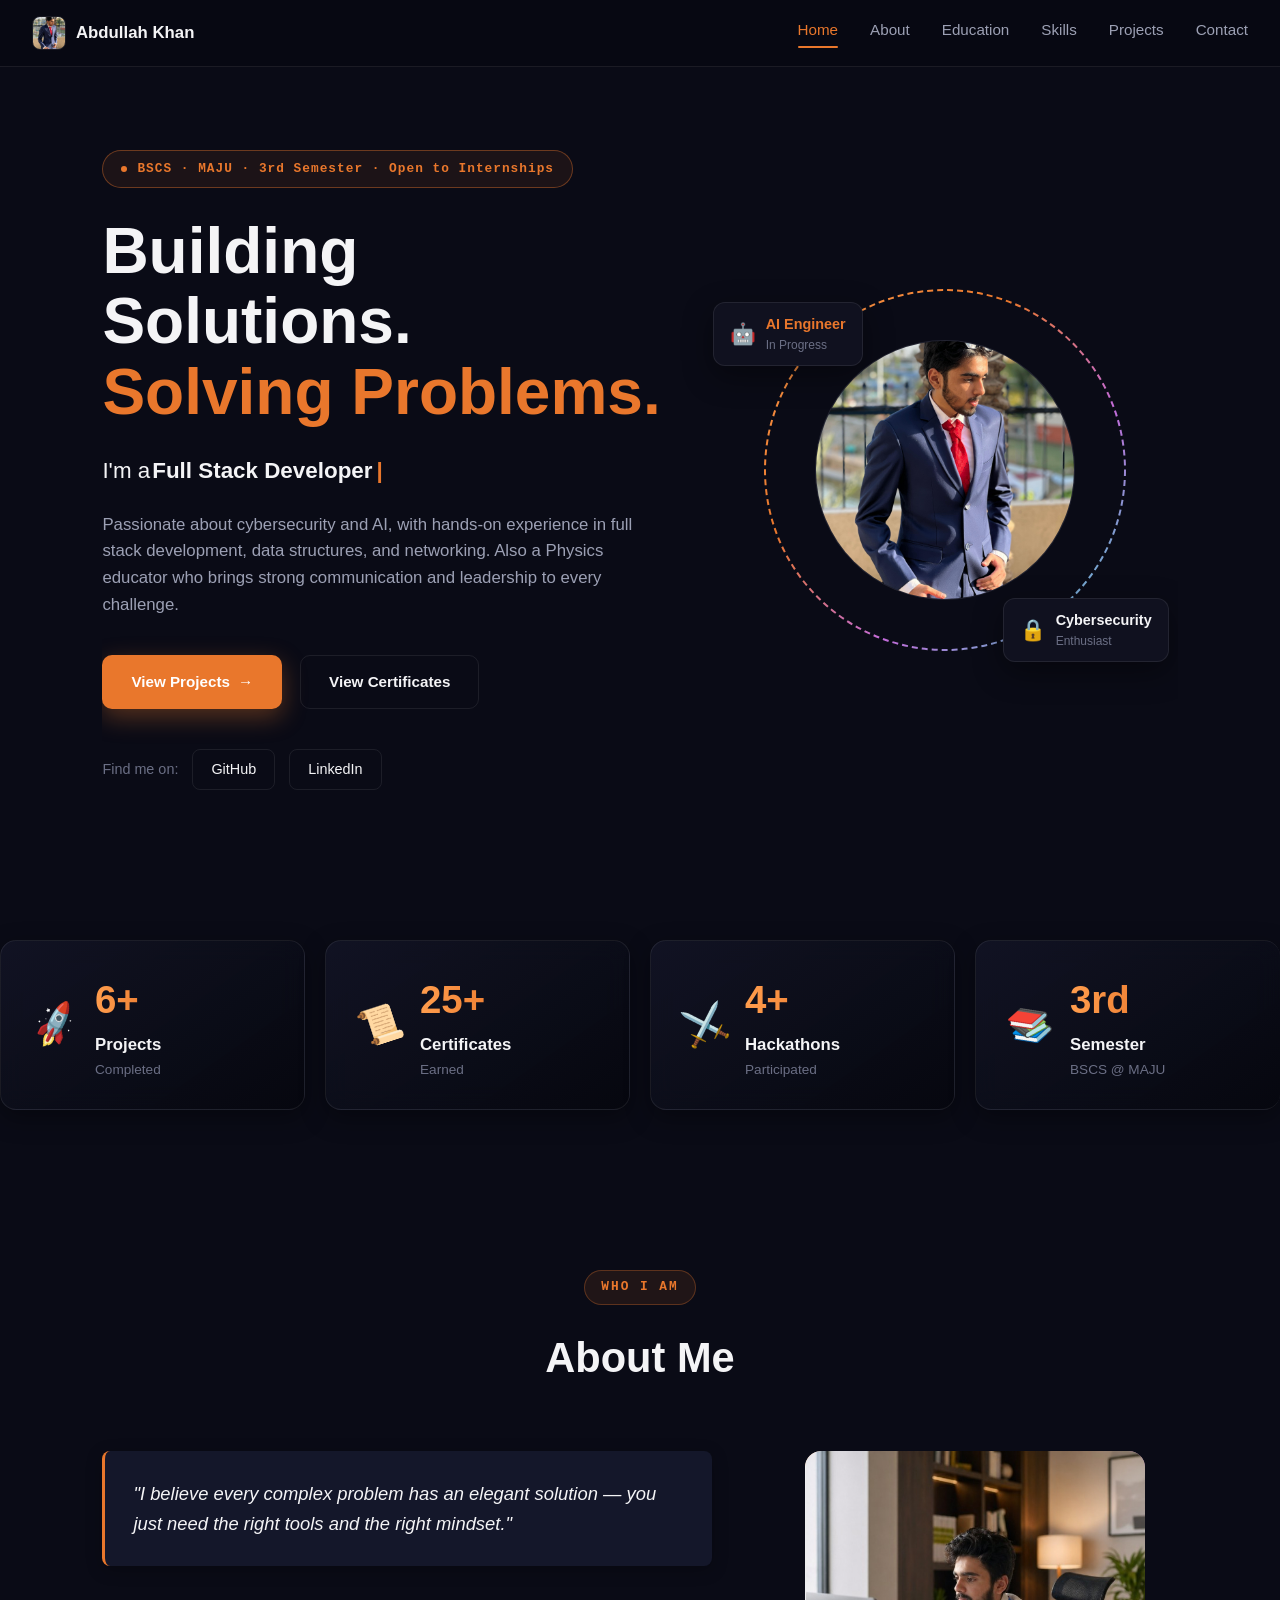
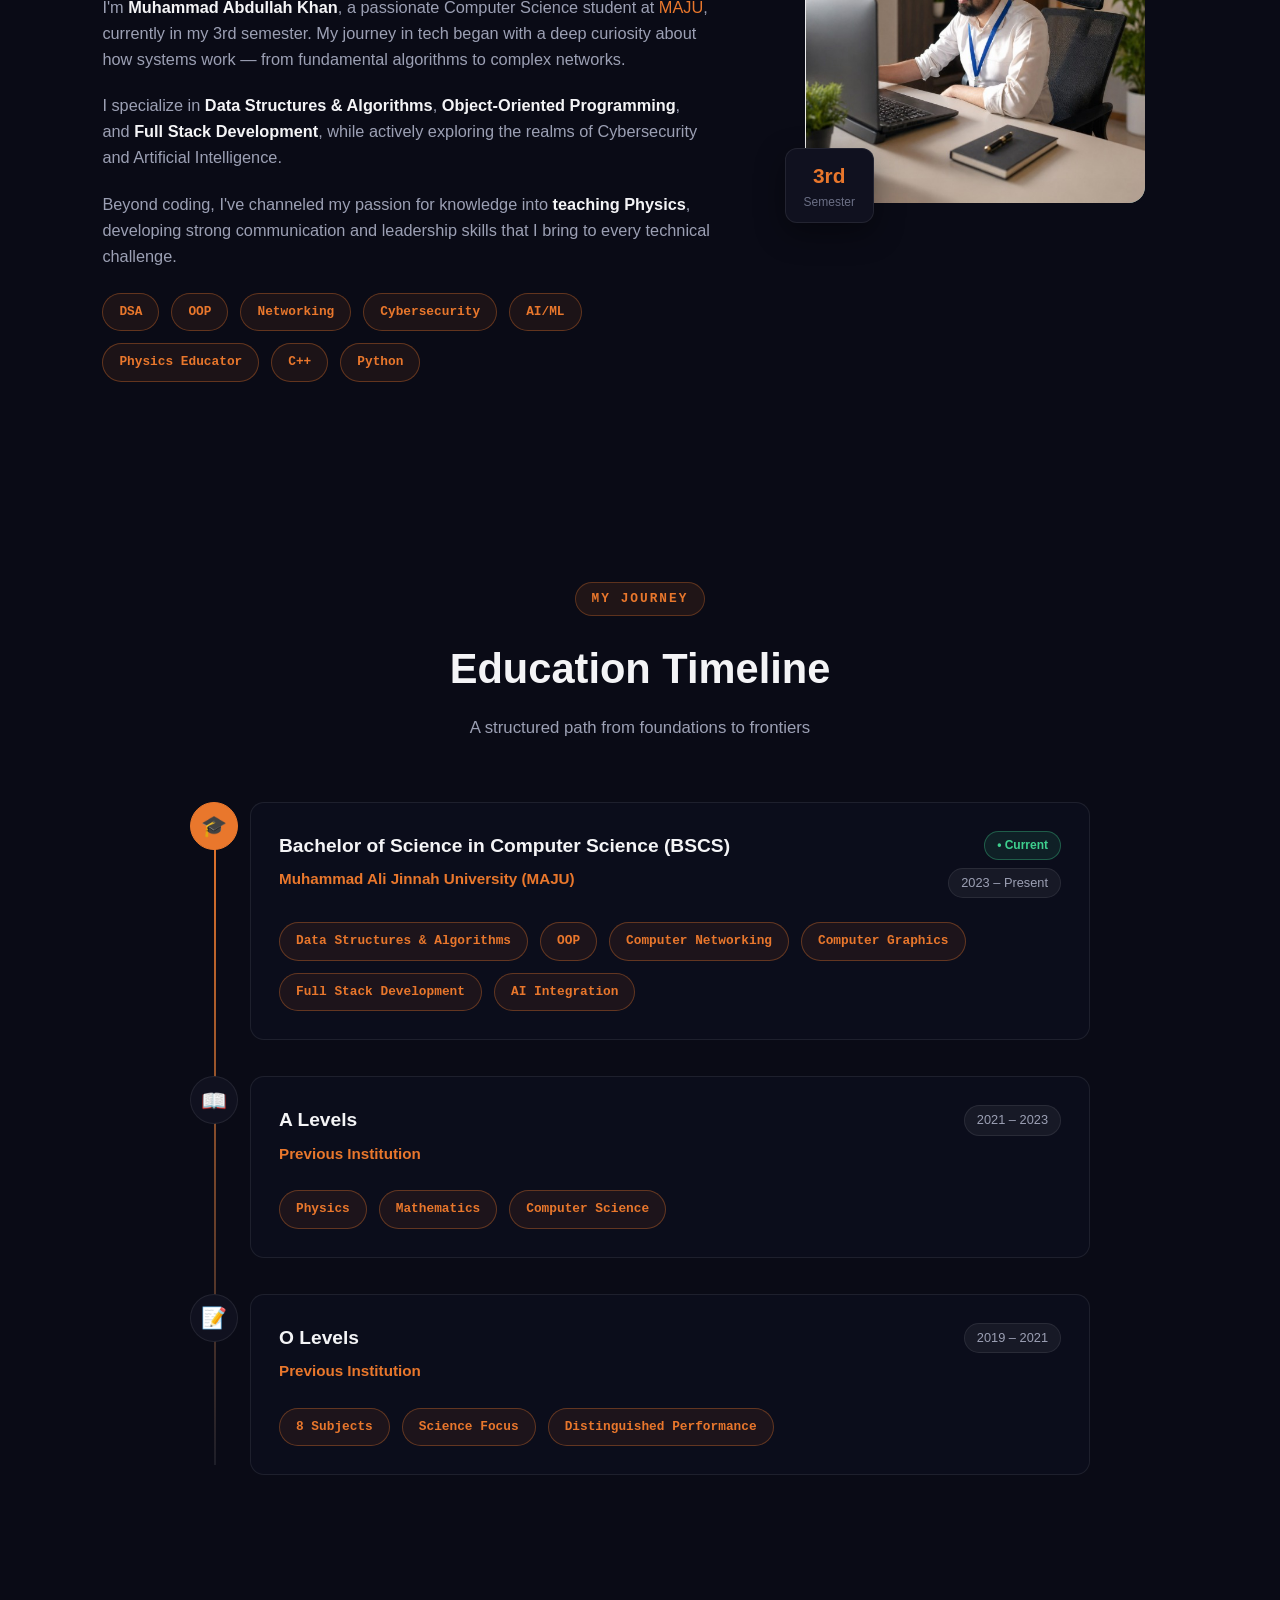
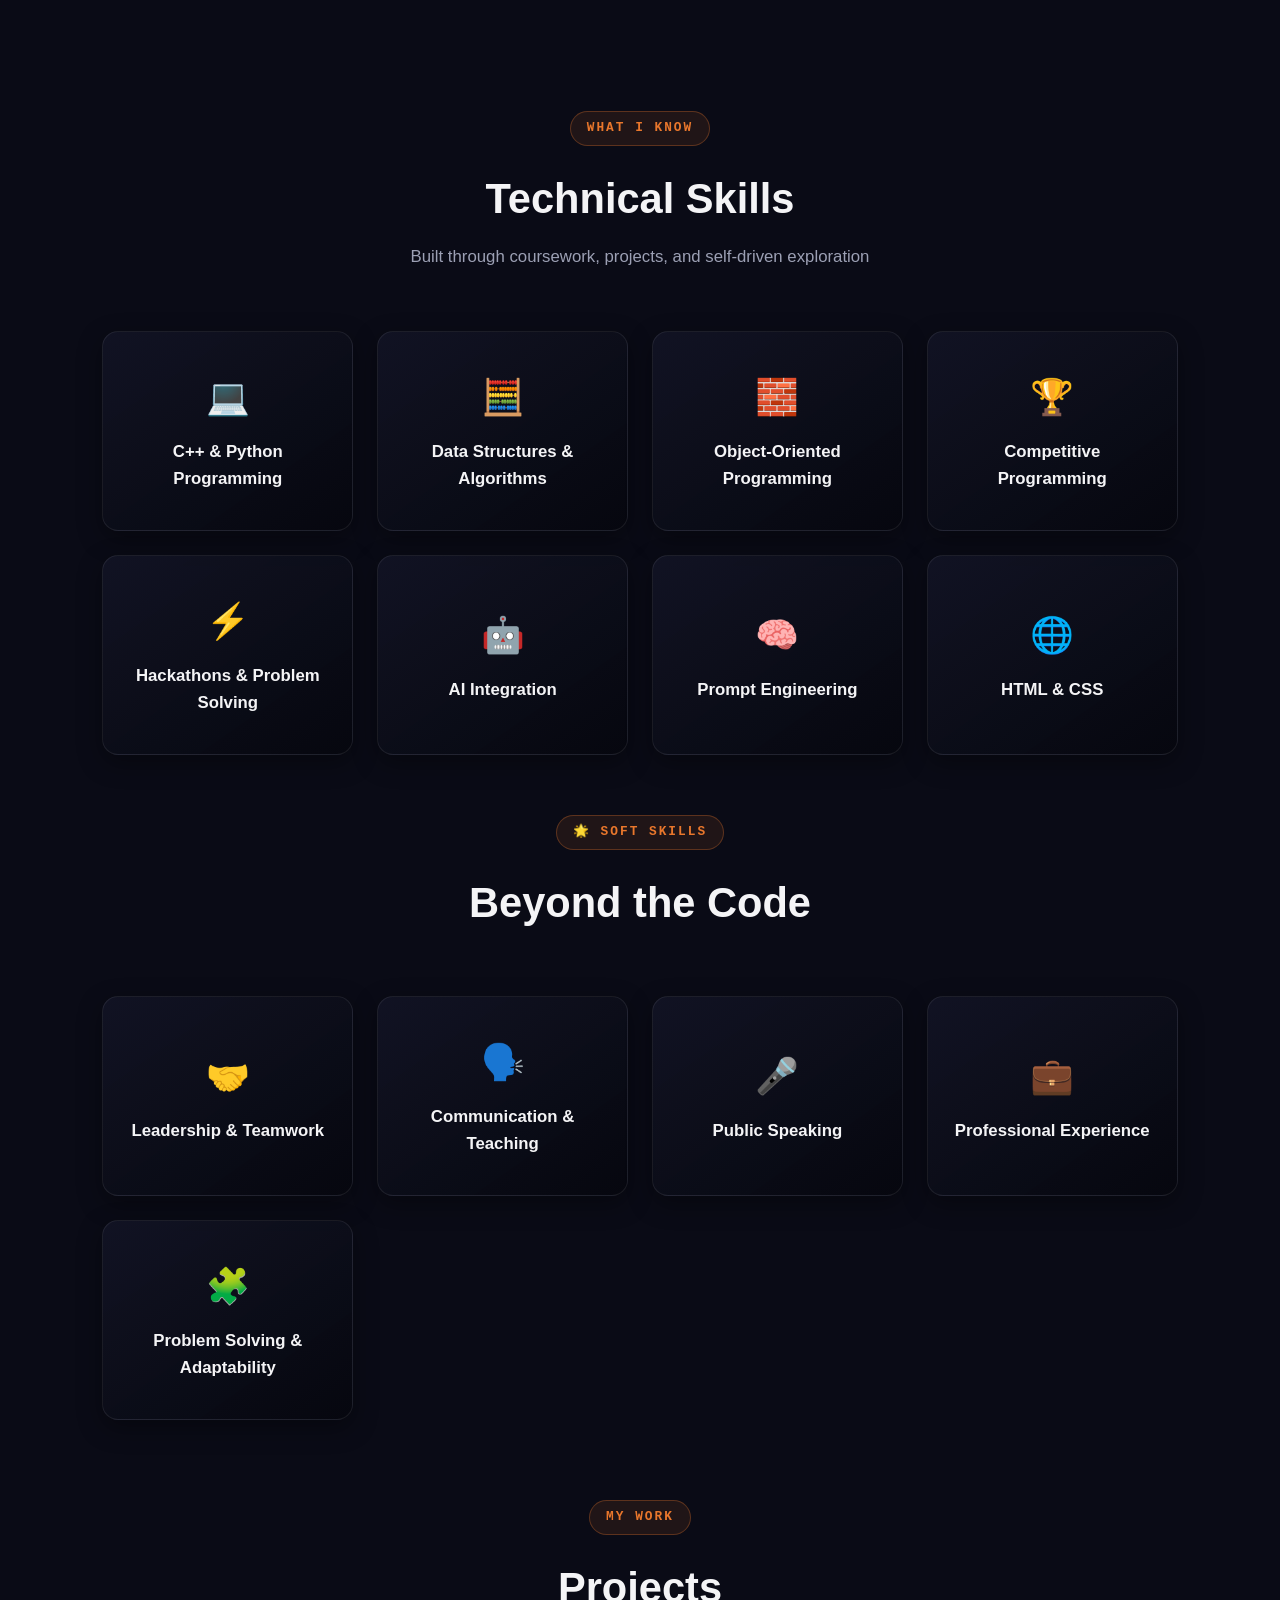
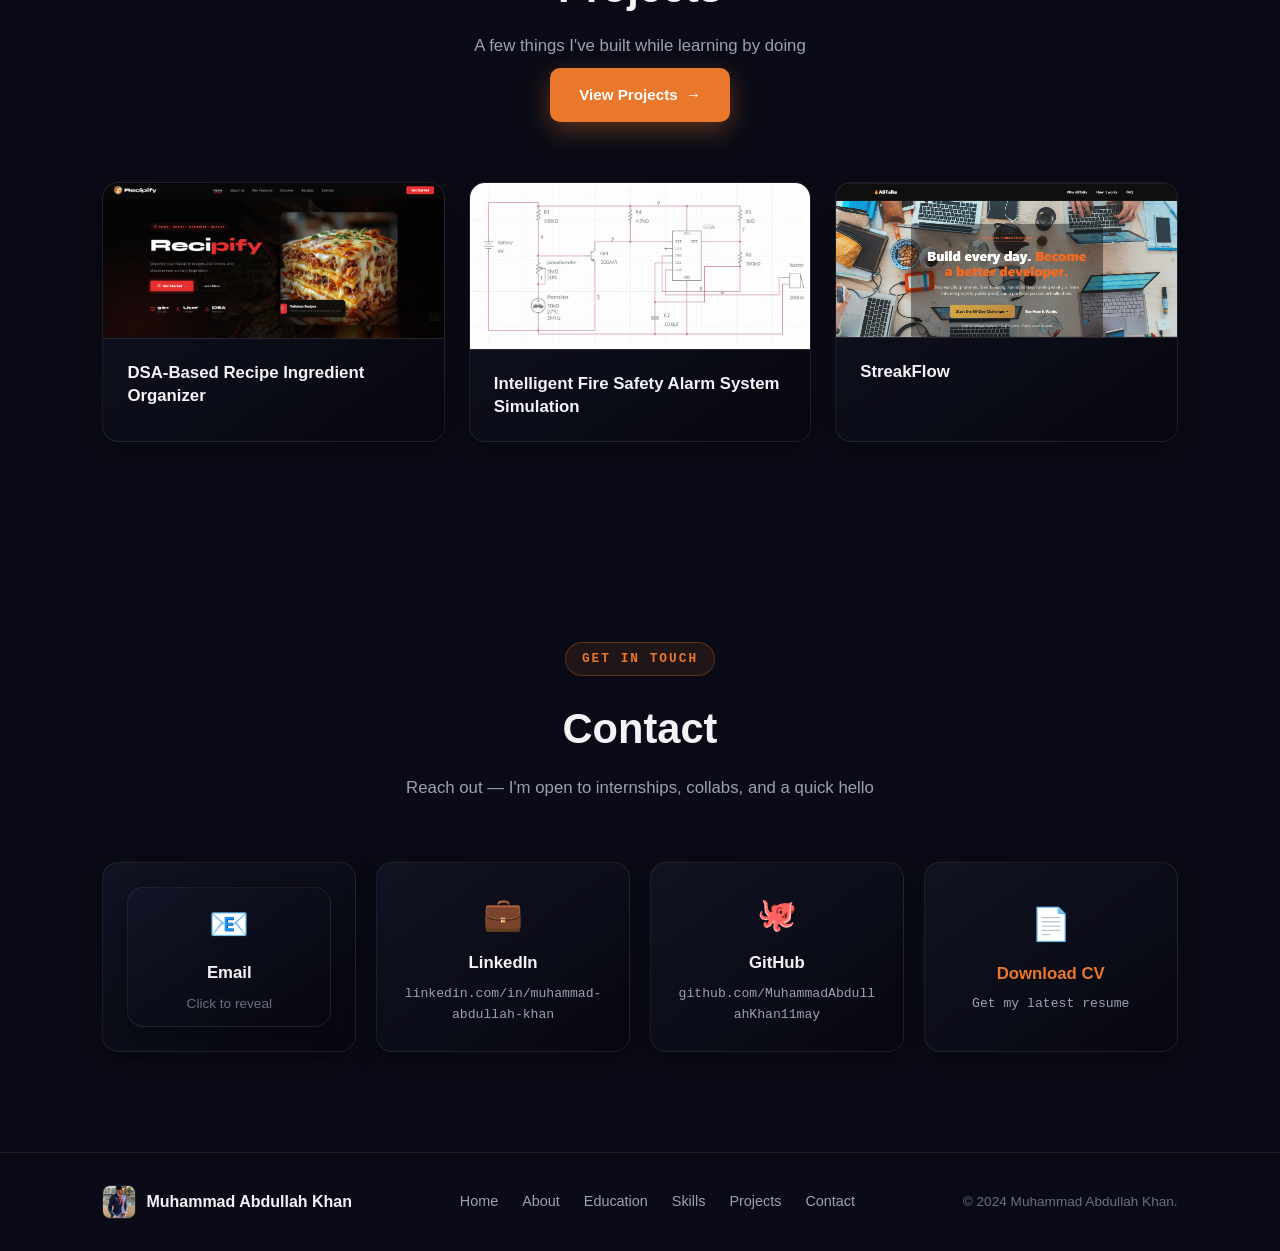
==== commit c4a77268: "Update index.html" ====
--- a/index.html
+++ b/index.html
@@ -110,7 +110,7 @@
       <div class="stat-card">
   <div class="stat-icon">🚀</div>
   <div class="stat-text">
-    <div class="stat-number">3+</div>
+    <div class="stat-number">6+</div>
     <div class="stat-label">Projects</div>
     <div class="stat-sub">Completed</div>
   </div>
